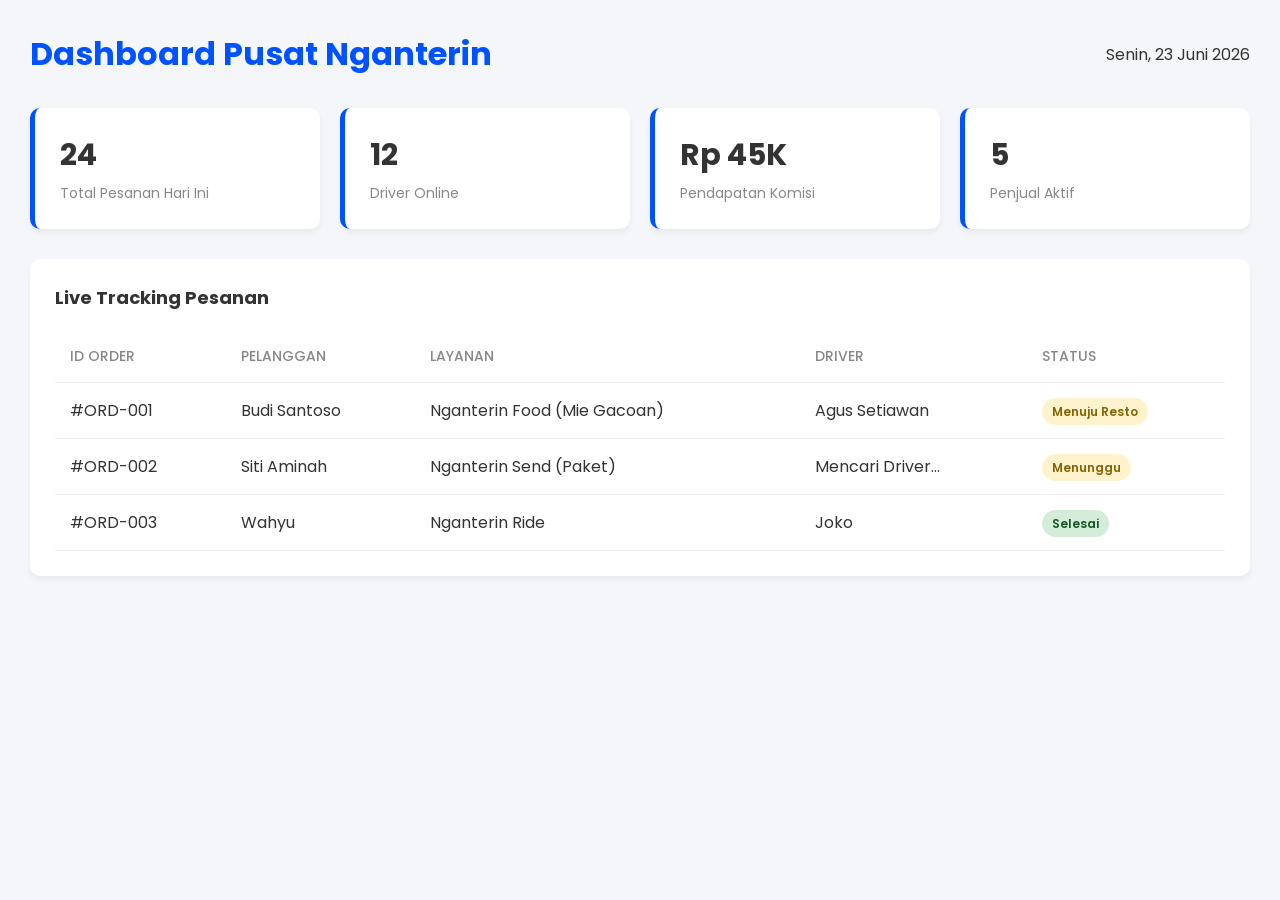
==== admin.html @ 6ab96919 "Update admin.html" ====
<!DOCTYPE html>
<html lang="id">
<head>
    <meta charset="UTF-8">
    <meta name="viewport" content="width=device-width, initial-scale=1.0">
    <title>Admin Dashboard</title>
    <link href="https://fonts.googleapis.com/css2?family=Poppins:wght@400;500;600&display=swap" rel="stylesheet">
    <style>
        * { margin: 0; padding: 0; box-sizing: border-box; font-family: 'Poppins', sans-serif; }
        body { background-color: #F4F6F9; color: #333; padding: 30px; }
        
        .header { display: flex; justify-content: space-between; margin-bottom: 30px; align-items: center; }
        .header h1 { color: #0052FF; }

        .stats-grid { display: grid; grid-template-columns: repeat(4, 1fr); gap: 20px; margin-bottom: 30px; }
        .stat-card { background: white; padding: 25px; border-radius: 10px; box-shadow: 0 4px 6px rgba(0,0,0,0.05); border-left: 5px solid #0052FF; }
        .stat-card h3 { font-size: 30px; margin-bottom: 5px; }
        .stat-card p { color: #888; font-size: 14px; }

        .card { background: white; padding: 25px; border-radius: 10px; box-shadow: 0 4px 6px rgba(0,0,0,0.05); }
        .card h2 { margin-bottom: 20px; font-size: 18px; }

        table { width: 100%; border-collapse: collapse; text-align: left; }
        th, td { padding: 15px; border-bottom: 1px solid #eee; }
        th { color: #888; font-weight: 500; font-size: 14px; }
        .badge { padding: 5px 10px; border-radius: 20px; font-size: 12px; font-weight: 600; }
        .bg-warning { background: #FFF3CD; color: #856404; }
        .bg-success { background: #D4EDDA; color: #155724; }
    </style>
</head>
<body>
    <div class="header">
        <h1>Dashboard Pusat Nganterin</h1>
        <p>Senin, 23 Juni 2026</p>
    </div>

    <div class="stats-grid">
        <div class="stat-card"><h3>24</h3><p>Total Pesanan Hari Ini</p></div>
        <div class="stat-card"><h3>12</h3><p>Driver Online</p></div>
        <div class="stat-card"><h3>Rp 45K</h3><p>Pendapatan Komisi</p></div>
        <div class="stat-card"><h3>5</h3><p>Penjual Aktif</p></div>
    </div>

    <div class="card">
        <h2>Live Tracking Pesanan</h2>
        <table>
            <tr>
                <th>ID ORDER</th>
                <th>PELANGGAN</th>
                <th>LAYANAN</th>
                <th>DRIVER</th>
                <th>STATUS</th>
            </tr>
            <tr>
                <td>#ORD-001</td>
                <td>Budi Santoso</td>
                <td>Nganterin Food (Mie Gacoan)</td>
                <td>Agus Setiawan</td>
                <td><span class="badge bg-warning">Menuju Resto</span></td>
            </tr>
            <tr>
                <td>#ORD-002</td>
                <td>Siti Aminah</td>
                <td>Nganterin Send (Paket)</td>
                <td>Mencari Driver...</td>
                <td><span class="badge bg-warning">Menunggu</span></td>
            </tr>
            <tr>
                <td>#ORD-003</td>
                <td>Wahyu</td>
                <td>Nganterin Ride</td>
                <td>Joko</td>
                <td><span class="badge bg-success">Selesai</span></td>
            </tr>
        </table>
    </div>

    ⁠<script src="app.js"></script>⁠
</body>
</html>
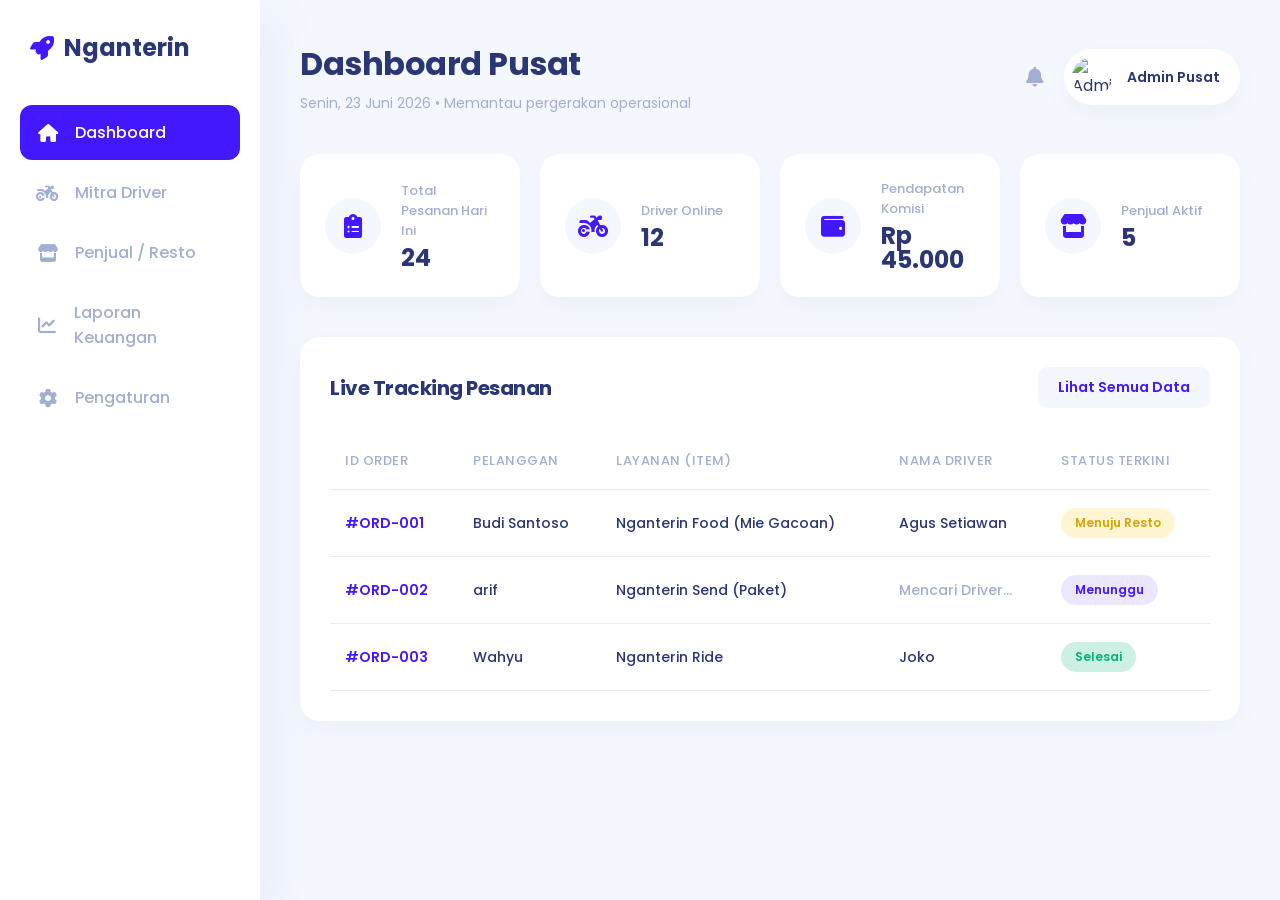
==== commit 94134234: "Update admin.html" ====
--- a/admin.html
+++ b/admin.html
@@ -3,78 +3,226 @@
 <head>
     <meta charset="UTF-8">
     <meta name="viewport" content="width=device-width, initial-scale=1.0">
-    <title>Admin Dashboard</title>
-    <link href="https://fonts.googleapis.com/css2?family=Poppins:wght@400;500;600&display=swap" rel="stylesheet">
+    <title>Nganterin - Admin Dashboard</title>
+    <!-- Font Poppins untuk kesan modern -->
+    <link href="https://fonts.googleapis.com/css2?family=Poppins:wght@300;400;500;600;700&display=swap" rel="stylesheet">
+    <link rel="stylesheet" href="https://cdnjs.cloudflare.com/ajax/libs/font-awesome/6.0.0/css/all.min.css">
     <style>
+        /* Variabel Warna Elegan khas SaaS Modern */
+        :root {
+            --primary: #4318FF; /* Biru Elektrik Premium */
+            --primary-light: #F4F7FE; /* Latar Belakang Lembut */
+            --white: #FFFFFF;
+            --text-dark: #2B3674; /* Teks Heading */
+            --text-gray: #A3AED0; /* Teks Subtitle */
+            --success: #01B574;
+            --warning: #FFCE20;
+        }
+
         * { margin: 0; padding: 0; box-sizing: border-box; font-family: 'Poppins', sans-serif; }
-        body { background-color: #F4F6F9; color: #333; padding: 30px; }
-        
-        .header { display: flex; justify-content: space-between; margin-bottom: 30px; align-items: center; }
-        .header h1 { color: #0052FF; }
-
-        .stats-grid { display: grid; grid-template-columns: repeat(4, 1fr); gap: 20px; margin-bottom: 30px; }
-        .stat-card { background: white; padding: 25px; border-radius: 10px; box-shadow: 0 4px 6px rgba(0,0,0,0.05); border-left: 5px solid #0052FF; }
-        .stat-card h3 { font-size: 30px; margin-bottom: 5px; }
-        .stat-card p { color: #888; font-size: 14px; }
-
-        .card { background: white; padding: 25px; border-radius: 10px; box-shadow: 0 4px 6px rgba(0,0,0,0.05); }
-        .card h2 { margin-bottom: 20px; font-size: 18px; }
-
-        table { width: 100%; border-collapse: collapse; text-align: left; }
-        th, td { padding: 15px; border-bottom: 1px solid #eee; }
-        th { color: #888; font-weight: 500; font-size: 14px; }
-        .badge { padding: 5px 10px; border-radius: 20px; font-size: 12px; font-weight: 600; }
-        .bg-warning { background: #FFF3CD; color: #856404; }
-        .bg-success { background: #D4EDDA; color: #155724; }
+        
+        body { background-color: var(--primary-light); color: var(--text-dark); display: flex; overflow-x: hidden; }
+
+        /* ============================
+           SIDEBAR (MENU KIRI)
+           ============================ */
+        .sidebar {
+            width: 260px; background: var(--white); height: 100vh; position: fixed;
+            padding: 30px 20px; box-shadow: 14px 17px 40px 4px rgba(112, 144, 176, 0.08); z-index: 100;
+        }
+        .sidebar-logo {
+            font-size: 24px; font-weight: 700; color: var(--text-dark);
+            margin-bottom: 40px; display: flex; align-items: center; gap: 10px; padding-left: 10px;
+        }
+        .sidebar-logo i { color: var(--primary); }
+        
+        .nav-link {
+            display: flex; align-items: center; gap: 15px; padding: 15px; color: var(--text-gray);
+            text-decoration: none; font-weight: 500; border-radius: 12px; transition: 0.3s; margin-bottom: 5px;
+        }
+        .nav-link:hover, .nav-link.active { background: var(--primary); color: var(--white); }
+        .nav-link.active i { color: var(--white); }
+        .nav-link i { font-size: 18px; width: 25px; text-align: center; }
+
+        /* ============================
+           KONTEN UTAMA
+           ============================ */
+        .main-content { margin-left: 260px; padding: 40px; width: calc(100% - 260px); }
+
+        /* HEADER */
+        .header { display: flex; justify-content: space-between; align-items: center; margin-bottom: 40px; }
+        .header-left h1 { font-size: 32px; font-weight: 700; letter-spacing: -0.5px; }
+        .header-left p { color: var(--text-gray); font-size: 14px; margin-top: 5px; }
+        
+        .header-right { display: flex; align-items: center; gap: 20px; }
+        .admin-profile {
+            display: flex; align-items: center; gap: 15px; background: var(--white);
+            padding: 8px 20px 8px 8px; border-radius: 30px; box-shadow: 0 10px 20px rgba(112, 144, 176, 0.05);
+        }
+        .admin-profile img { width: 40px; height: 40px; border-radius: 50%; object-fit: cover; }
+        .admin-profile span { font-size: 14px; font-weight: 600; color: var(--text-dark); }
+
+        /* STATISTIK KARTU (STAT CARDS) */
+        .stats-grid { display: grid; grid-template-columns: repeat(4, 1fr); gap: 20px; margin-bottom: 40px; }
+        .stat-card {
+            background: var(--white); padding: 25px; border-radius: 20px;
+            box-shadow: 0 10px 20px rgba(112, 144, 176, 0.05); display: flex; align-items: center; gap: 20px;
+        }
+        .stat-icon {
+            width: 56px; height: 56px; background: var(--primary-light); border-radius: 50%;
+            display: flex; justify-content: center; align-items: center; color: var(--primary); font-size: 24px; flex-shrink: 0;
+        }
+        .stat-info p { color: var(--text-gray); font-size: 13px; font-weight: 500; margin-bottom: 5px; }
+        .stat-info h3 { font-size: 24px; font-weight: 700; color: var(--text-dark); line-height: 1; }
+
+        /* TABEL LIVE TRACKING */
+        .table-card {
+            background: var(--white); padding: 30px; border-radius: 20px;
+            box-shadow: 0 10px 20px rgba(112, 144, 176, 0.05);
+        }
+        .table-header { display: flex; justify-content: space-between; align-items: center; margin-bottom: 25px; }
+        .table-header h2 { font-size: 20px; font-weight: 700; letter-spacing: -0.5px; }
+        .btn-view-all {
+            background: var(--primary-light); color: var(--primary); padding: 10px 20px;
+            border-radius: 10px; text-decoration: none; font-size: 14px; font-weight: 600; transition: 0.3s;
+        }
+        .btn-view-all:hover { background: var(--primary); color: var(--white); }
+
+        table { width: 100%; border-collapse: collapse; }
+        th, td { padding: 18px 15px; text-align: left; border-bottom: 1px solid #E9EDF7; }
+        th { color: var(--text-gray); font-weight: 500; font-size: 13px; text-transform: uppercase; letter-spacing: 0.5px; }
+        td { font-size: 14px; font-weight: 500; color: var(--text-dark); }
+        .order-id { color: var(--primary); font-weight: 600; }
+        
+        /* Badge Status */
+        .badge { padding: 6px 14px; border-radius: 20px; font-size: 12px; font-weight: 600; display: inline-block; }
+        .bg-warning { background: rgba(255, 206, 32, 0.2); color: #D4A700; }
+        .bg-success { background: rgba(1, 181, 116, 0.2); color: var(--success); }
+        .bg-process { background: rgba(67, 24, 255, 0.1); color: var(--primary); }
+
+        /* Agar tetap aman jika dibuka di HP Admin */
+        @media (max-width: 1024px) {
+            .sidebar { display: none; }
+            .main-content { margin-left: 0; width: 100%; padding: 20px; }
+            .stats-grid { grid-template-columns: repeat(2, 1fr); }
+        }
+        @media (max-width: 600px) {
+            .stats-grid { grid-template-columns: 1fr; }
+            .header { flex-direction: column; align-items: flex-start; gap: 15px; }
+        }
     </style>
 </head>
 <body>
-    <div class="header">
-        <h1>Dashboard Pusat Nganterin</h1>
-        <p>Senin, 23 Juni 2026</p>
-    </div>
-
-    <div class="stats-grid">
-        <div class="stat-card"><h3>24</h3><p>Total Pesanan Hari Ini</p></div>
-        <div class="stat-card"><h3>12</h3><p>Driver Online</p></div>
-        <div class="stat-card"><h3>Rp 45K</h3><p>Pendapatan Komisi</p></div>
-        <div class="stat-card"><h3>5</h3><p>Penjual Aktif</p></div>
-    </div>
-
-    <div class="card">
-        <h2>Live Tracking Pesanan</h2>
-        <table>
-            <tr>
-                <th>ID ORDER</th>
-                <th>PELANGGAN</th>
-                <th>LAYANAN</th>
-                <th>DRIVER</th>
-                <th>STATUS</th>
-            </tr>
-            <tr>
-                <td>#ORD-001</td>
-                <td>Budi Santoso</td>
-                <td>Nganterin Food (Mie Gacoan)</td>
-                <td>Agus Setiawan</td>
-                <td><span class="badge bg-warning">Menuju Resto</span></td>
-            </tr>
-            <tr>
-                <td>#ORD-002</td>
-                <td>Siti Aminah</td>
-                <td>Nganterin Send (Paket)</td>
-                <td>Mencari Driver...</td>
-                <td><span class="badge bg-warning">Menunggu</span></td>
-            </tr>
-            <tr>
-                <td>#ORD-003</td>
-                <td>Wahyu</td>
-                <td>Nganterin Ride</td>
-                <td>Joko</td>
-                <td><span class="badge bg-success">Selesai</span></td>
-            </tr>
-        </table>
-    </div>
-
-    ⁠<script src="app.js"></script>⁠
+
+    <!-- SIDEBAR KIRI -->
+    <aside class="sidebar">
+        <div class="sidebar-logo">
+            <i class="fas fa-rocket"></i> Nganterin
+        </div>
+        <nav>
+            <a href="#" class="nav-link active"><i class="fas fa-home"></i> Dashboard</a>
+            <a href="#" class="nav-link"><i class="fas fa-motorcycle"></i> Mitra Driver</a>
+            <a href="#" class="nav-link"><i class="fas fa-store"></i> Penjual / Resto</a>
+            <a href="#" class="nav-link"><i class="fas fa-chart-line"></i> Laporan Keuangan</a>
+            <a href="#" class="nav-link"><i class="fas fa-cog"></i> Pengaturan</a>
+        </nav>
+    </aside>
+
+    <!-- KONTEN UTAMA KANAN -->
+    <main class="main-content">
+        
+        <!-- Header -->
+        <div class="header">
+            <div class="header-left">
+                <h1>Dashboard Pusat</h1>
+                <p>Senin, 23 Juni 2026 • Memantau pergerakan operasional</p>
+            </div>
+            <div class="header-right">
+                <i class="fas fa-bell" style="font-size: 20px; color: var(--text-gray); cursor: pointer;"></i>
+                <div class="admin-profile">
+                    <img src="https://ui-avatars.com/api/?name=Admin+Pusat&background=4318FF&color=fff" alt="Admin">
+                    <span>Admin Pusat</span>
+                </div>
+            </div>
+        </div>
+
+        <!-- 4 Kartu Statistik -->
+        <div class="stats-grid">
+            <div class="stat-card">
+                <div class="stat-icon"><i class="fas fa-clipboard-list"></i></div>
+                <div class="stat-info">
+                    <p>Total Pesanan Hari Ini</p>
+                    <h3>24</h3>
+                </div>
+            </div>
+            <div class="stat-card">
+                <div class="stat-icon"><i class="fas fa-motorcycle"></i></div>
+                <div class="stat-info">
+                    <p>Driver Online</p>
+                    <h3>12</h3>
+                </div>
+            </div>
+            <div class="stat-card">
+                <div class="stat-icon"><i class="fas fa-wallet"></i></div>
+                <div class="stat-info">
+                    <p>Pendapatan Komisi</p>
+                    <h3>Rp 45.000</h3>
+                </div>
+            </div>
+            <div class="stat-card">
+                <div class="stat-icon"><i class="fas fa-store"></i></div>
+                <div class="stat-info">
+                    <p>Penjual Aktif</p>
+                    <h3>5</h3>
+                </div>
+            </div>
+        </div>
+
+        <!-- Tabel Elegan -->
+        <div class="table-card">
+            <div class="table-header">
+                <h2>Live Tracking Pesanan</h2>
+                <a href="#" class="btn-view-all">Lihat Semua Data</a>
+            </div>
+            <div style="overflow-x: auto;">
+                <table>
+                    <thead>
+                        <tr>
+                            <th>ID Order</th>
+                            <th>Pelanggan</th>
+                            <th>Layanan (Item)</th>
+                            <th>Nama Driver</th>
+                            <th>Status Terkini</th>
+                        </tr>
+                    </thead>
+                    <tbody>
+                        <tr>
+                            <td class="order-id">#ORD-001</td>
+                            <td>Budi Santoso</td>
+                            <td>Nganterin Food (Mie Gacoan)</td>
+                            <td>Agus Setiawan</td>
+                            <td><span class="badge bg-warning">Menuju Resto</span></td>
+                        </tr>
+                        <tr>
+                            <td class="order-id">#ORD-002</td>
+                            <td>arif</td>
+                            <td>Nganterin Send (Paket)</td>
+                            <td style="color: #A3AED0;">Mencari Driver...</td>
+                            <td><span class="badge bg-process">Menunggu</span></td>
+                        </tr>
+                        <tr>
+                            <td class="order-id">#ORD-003</td>
+                            <td>Wahyu</td>
+                            <td>Nganterin Ride</td>
+                            <td>Joko</td>
+                            <td><span class="badge bg-success">Selesai</span></td>
+                        </tr>
+                    </tbody>
+                </table>
+            </div>
+        </div>
+
+    </main>
+
 </body>
 </html>
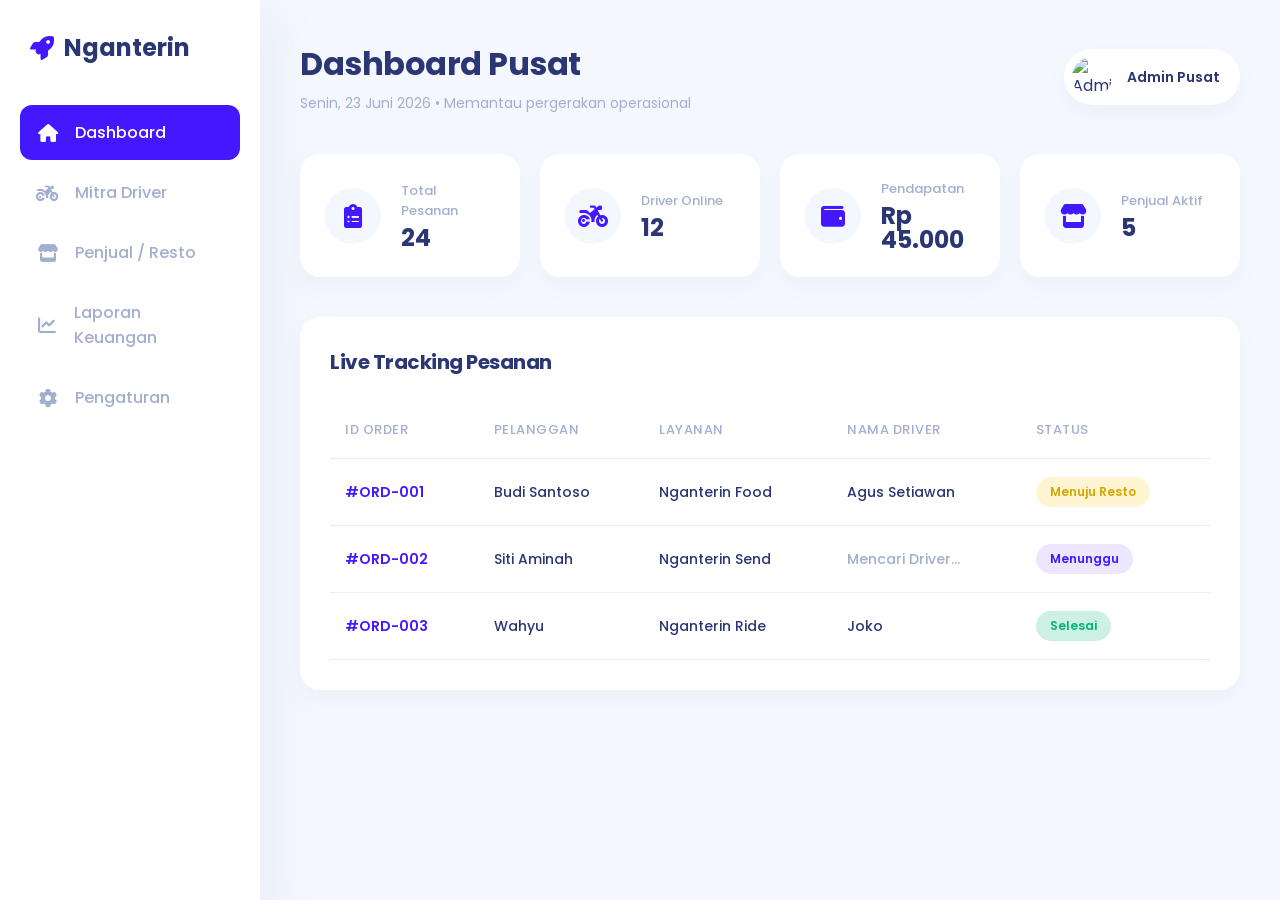
==== commit bf5538f3: "Update admin.html" ====
--- a/admin.html
+++ b/admin.html
@@ -4,28 +4,24 @@
     <meta charset="UTF-8">
     <meta name="viewport" content="width=device-width, initial-scale=1.0">
     <title>Nganterin - Admin Dashboard</title>
-    <!-- Font Poppins untuk kesan modern -->
     <link href="https://fonts.googleapis.com/css2?family=Poppins:wght@300;400;500;600;700&display=swap" rel="stylesheet">
     <link rel="stylesheet" href="https://cdnjs.cloudflare.com/ajax/libs/font-awesome/6.0.0/css/all.min.css">
     <style>
         /* Variabel Warna Elegan khas SaaS Modern */
         :root {
-            --primary: #4318FF; /* Biru Elektrik Premium */
-            --primary-light: #F4F7FE; /* Latar Belakang Lembut */
+            --primary: #4318FF;
+            --primary-light: #F4F7FE;
             --white: #FFFFFF;
-            --text-dark: #2B3674; /* Teks Heading */
-            --text-gray: #A3AED0; /* Teks Subtitle */
+            --text-dark: #2B3674;
+            --text-gray: #A3AED0;
             --success: #01B574;
             --warning: #FFCE20;
         }
 
         * { margin: 0; padding: 0; box-sizing: border-box; font-family: 'Poppins', sans-serif; }
-        
         body { background-color: var(--primary-light); color: var(--text-dark); display: flex; overflow-x: hidden; }
 
-        /* ============================
-           SIDEBAR (MENU KIRI)
-           ============================ */
+        /* SIDEBAR (MENU KIRI) */
         .sidebar {
             width: 260px; background: var(--white); height: 100vh; position: fixed;
             padding: 30px 20px; box-shadow: 14px 17px 40px 4px rgba(112, 144, 176, 0.08); z-index: 100;
@@ -38,15 +34,13 @@
         
         .nav-link {
             display: flex; align-items: center; gap: 15px; padding: 15px; color: var(--text-gray);
-            text-decoration: none; font-weight: 500; border-radius: 12px; transition: 0.3s; margin-bottom: 5px;
+            text-decoration: none; font-weight: 500; border-radius: 12px; transition: 0.3s; margin-bottom: 5px; cursor: pointer;
         }
         .nav-link:hover, .nav-link.active { background: var(--primary); color: var(--white); }
         .nav-link.active i { color: var(--white); }
         .nav-link i { font-size: 18px; width: 25px; text-align: center; }
 
-        /* ============================
-           KONTEN UTAMA
-           ============================ */
+        /* KONTEN UTAMA */
         .main-content { margin-left: 260px; padding: 40px; width: calc(100% - 260px); }
 
         /* HEADER */
@@ -62,7 +56,7 @@
         .admin-profile img { width: 40px; height: 40px; border-radius: 50%; object-fit: cover; }
         .admin-profile span { font-size: 14px; font-weight: 600; color: var(--text-dark); }
 
-        /* STATISTIK KARTU (STAT CARDS) */
+        /* STATISTIK KARTU */
         .stats-grid { display: grid; grid-template-columns: repeat(4, 1fr); gap: 20px; margin-bottom: 40px; }
         .stat-card {
             background: var(--white); padding: 25px; border-radius: 20px;
@@ -75,19 +69,14 @@
         .stat-info p { color: var(--text-gray); font-size: 13px; font-weight: 500; margin-bottom: 5px; }
         .stat-info h3 { font-size: 24px; font-weight: 700; color: var(--text-dark); line-height: 1; }
 
-        /* TABEL LIVE TRACKING */
-        .table-card {
+        /* TABEL & KARTU KONTEN UMUM */
+        .content-card {
             background: var(--white); padding: 30px; border-radius: 20px;
             box-shadow: 0 10px 20px rgba(112, 144, 176, 0.05);
         }
         .table-header { display: flex; justify-content: space-between; align-items: center; margin-bottom: 25px; }
         .table-header h2 { font-size: 20px; font-weight: 700; letter-spacing: -0.5px; }
-        .btn-view-all {
-            background: var(--primary-light); color: var(--primary); padding: 10px 20px;
-            border-radius: 10px; text-decoration: none; font-size: 14px; font-weight: 600; transition: 0.3s;
-        }
-        .btn-view-all:hover { background: var(--primary); color: var(--white); }
-
+        
         table { width: 100%; border-collapse: collapse; }
         th, td { padding: 18px 15px; text-align: left; border-bottom: 1px solid #E9EDF7; }
         th { color: var(--text-gray); font-weight: 500; font-size: 13px; text-transform: uppercase; letter-spacing: 0.5px; }
@@ -100,7 +89,22 @@
         .bg-success { background: rgba(1, 181, 116, 0.2); color: var(--success); }
         .bg-process { background: rgba(67, 24, 255, 0.1); color: var(--primary); }
 
-        /* Agar tetap aman jika dibuka di HP Admin */
+        /* ============================
+           SISTEM TAB (PENTING!)
+           ============================ */
+        .tab-konten { 
+            display: none; 
+            animation: fadeIn 0.4s ease-in-out; 
+        }
+        .tab-konten.active { 
+            display: block; 
+        }
+        @keyframes fadeIn { 
+            from { opacity: 0; transform: translateY(10px); } 
+            to { opacity: 1; transform: translateY(0); } 
+        }
+
+        /* Responsif */
         @media (max-width: 1024px) {
             .sidebar { display: none; }
             .main-content { margin-left: 0; width: 100%; padding: 20px; }
@@ -114,31 +118,30 @@
 </head>
 <body>
 
-    <!-- SIDEBAR KIRI -->
+    <!-- SIDEBAR KIRI (DENGAN FUNGSI KLIK) -->
     <aside class="sidebar">
         <div class="sidebar-logo">
             <i class="fas fa-rocket"></i> Nganterin
         </div>
-        <nav>
-            <a href="#" class="nav-link active"><i class="fas fa-home"></i> Dashboard</a>
-            <a href="#" class="nav-link"><i class="fas fa-motorcycle"></i> Mitra Driver</a>
-            <a href="#" class="nav-link"><i class="fas fa-store"></i> Penjual / Resto</a>
-            <a href="#" class="nav-link"><i class="fas fa-chart-line"></i> Laporan Keuangan</a>
-            <a href="#" class="nav-link"><i class="fas fa-cog"></i> Pengaturan</a>
+        <nav id="sidebar-menu">
+            <a onclick="bukaMenu('menu-dashboard', this)" class="nav-link active"><i class="fas fa-home"></i> Dashboard</a>
+            <a onclick="bukaMenu('menu-driver', this)" class="nav-link"><i class="fas fa-motorcycle"></i> Mitra Driver</a>
+            <a onclick="bukaMenu('menu-resto', this)" class="nav-link"><i class="fas fa-store"></i> Penjual / Resto</a>
+            <a onclick="bukaMenu('menu-keuangan', this)" class="nav-link"><i class="fas fa-chart-line"></i> Laporan Keuangan</a>
+            <a onclick="bukaMenu('menu-pengaturan', this)" class="nav-link"><i class="fas fa-cog"></i> Pengaturan</a>
         </nav>
     </aside>
 
     <!-- KONTEN UTAMA KANAN -->
     <main class="main-content">
         
-        <!-- Header -->
+        <!-- Header (Selalu Tampil) -->
         <div class="header">
             <div class="header-left">
-                <h1>Dashboard Pusat</h1>
+                <h1 id="halaman-judul">Dashboard Pusat</h1>
                 <p>Senin, 23 Juni 2026 • Memantau pergerakan operasional</p>
             </div>
             <div class="header-right">
-                <i class="fas fa-bell" style="font-size: 20px; color: var(--text-gray); cursor: pointer;"></i>
                 <div class="admin-profile">
                     <img src="https://ui-avatars.com/api/?name=Admin+Pusat&background=4318FF&color=fff" alt="Admin">
                     <span>Admin Pusat</span>
@@ -146,83 +149,122 @@
             </div>
         </div>
 
-        <!-- 4 Kartu Statistik -->
-        <div class="stats-grid">
-            <div class="stat-card">
-                <div class="stat-icon"><i class="fas fa-clipboard-list"></i></div>
-                <div class="stat-info">
-                    <p>Total Pesanan Hari Ini</p>
-                    <h3>24</h3>
-                </div>
-            </div>
-            <div class="stat-card">
-                <div class="stat-icon"><i class="fas fa-motorcycle"></i></div>
-                <div class="stat-info">
-                    <p>Driver Online</p>
-                    <h3>12</h3>
-                </div>
-            </div>
-            <div class="stat-card">
-                <div class="stat-icon"><i class="fas fa-wallet"></i></div>
-                <div class="stat-info">
-                    <p>Pendapatan Komisi</p>
-                    <h3>Rp 45.000</h3>
-                </div>
-            </div>
-            <div class="stat-card">
-                <div class="stat-icon"><i class="fas fa-store"></i></div>
-                <div class="stat-info">
-                    <p>Penjual Aktif</p>
-                    <h3>5</h3>
-                </div>
-            </div>
-        </div>
-
-        <!-- Tabel Elegan -->
-        <div class="table-card">
-            <div class="table-header">
-                <h2>Live Tracking Pesanan</h2>
-                <a href="#" class="btn-view-all">Lihat Semua Data</a>
-            </div>
-            <div style="overflow-x: auto;">
-                <table>
-                    <thead>
-                        <tr>
-                            <th>ID Order</th>
-                            <th>Pelanggan</th>
-                            <th>Layanan (Item)</th>
-                            <th>Nama Driver</th>
-                            <th>Status Terkini</th>
-                        </tr>
-                    </thead>
-                    <tbody>
-                        <tr>
-                            <td class="order-id">#ORD-001</td>
-                            <td>Budi Santoso</td>
-                            <td>Nganterin Food (Mie Gacoan)</td>
-                            <td>Agus Setiawan</td>
-                            <td><span class="badge bg-warning">Menuju Resto</span></td>
-                        </tr>
-                        <tr>
-                            <td class="order-id">#ORD-002</td>
-                            <td>arif</td>
-                            <td>Nganterin Send (Paket)</td>
-                            <td style="color: #A3AED0;">Mencari Driver...</td>
-                            <td><span class="badge bg-process">Menunggu</span></td>
-                        </tr>
-                        <tr>
-                            <td class="order-id">#ORD-003</td>
-                            <td>Wahyu</td>
-                            <td>Nganterin Ride</td>
-                            <td>Joko</td>
-                            <td><span class="badge bg-success">Selesai</span></td>
-                        </tr>
-                    </tbody>
-                </table>
+        <!-- ============================================== -->
+        <!-- 1. TAB DASHBOARD (TAMPIL AWAL) -->
+        <!-- ============================================== -->
+        <div id="menu-dashboard" class="tab-konten active">
+            <div class="stats-grid">
+                <div class="stat-card"><div class="stat-icon"><i class="fas fa-clipboard-list"></i></div><div class="stat-info"><p>Total Pesanan</p><h3>24</h3></div></div>
+                <div class="stat-card"><div class="stat-icon"><i class="fas fa-motorcycle"></i></div><div class="stat-info"><p>Driver Online</p><h3>12</h3></div></div>
+                <div class="stat-card"><div class="stat-icon"><i class="fas fa-wallet"></i></div><div class="stat-info"><p>Pendapatan</p><h3>Rp 45.000</h3></div></div>
+                <div class="stat-card"><div class="stat-icon"><i class="fas fa-store"></i></div><div class="stat-info"><p>Penjual Aktif</p><h3>5</h3></div></div>
+            </div>
+
+            <div class="content-card">
+                <div class="table-header">
+                    <h2>Live Tracking Pesanan</h2>
+                </div>
+                <div style="overflow-x: auto;">
+                    <table>
+                        <thead>
+                            <tr><th>ID Order</th><th>Pelanggan</th><th>Layanan</th><th>Nama Driver</th><th>Status</th></tr>
+                        </thead>
+                        <tbody>
+                            <tr><td class="order-id">#ORD-001</td><td>Budi Santoso</td><td>Nganterin Food</td><td>Agus Setiawan</td><td><span class="badge bg-warning">Menuju Resto</span></td></tr>
+                            <tr><td class="order-id">#ORD-002</td><td>Siti Aminah</td><td>Nganterin Send</td><td style="color: #A3AED0;">Mencari Driver...</td><td><span class="badge bg-process">Menunggu</span></td></tr>
+                            <tr><td class="order-id">#ORD-003</td><td>Wahyu</td><td>Nganterin Ride</td><td>Joko</td><td><span class="badge bg-success">Selesai</span></td></tr>
+                        </tbody>
+                    </table>
+                </div>
+            </div>
+        </div>
+
+        <!-- ============================================== -->
+        <!-- 2. TAB MITRA DRIVER -->
+        <!-- ============================================== -->
+        <div id="menu-driver" class="tab-konten">
+            <div class="content-card">
+                <div class="table-header">
+                    <h2>Daftar Mitra Driver Aktif</h2>
+                </div>
+                <p style="color: var(--text-gray); font-size: 14px; margin-bottom: 20px;">Ini adalah simulasi data driver yang telah mendaftar melalui aplikasi.</p>
+                <div style="overflow-x: auto;">
+                    <table>
+                        <thead>
+                            <tr><th>Nama Driver</th><th>No. WhatsApp</th><th>Kendaraan</th><th>Plat Nomor</th><th>Status</th></tr>
+                        </thead>
+                        <tbody>
+                            <tr><td>Agus Setiawan</td><td>08123456789</td><td>Motor (Honda Beat)</td><td>AD 1234 XX</td><td><span class="badge bg-success">Aktif</span></td></tr>
+                            <tr><td>Joko Susanto</td><td>08987654321</td><td>Motor (Yamaha NMAX)</td><td>AD 9876 YY</td><td><span class="badge bg-warning">Offline</span></td></tr>
+                        </tbody>
+                    </table>
+                </div>
+            </div>
+        </div>
+
+        <!-- ============================================== -->
+        <!-- 3. TAB PENJUAL / RESTO -->
+        <!-- ============================================== -->
+        <div id="menu-resto" class="tab-konten">
+            <div class="content-card">
+                <div class="table-header">
+                    <h2>Manajemen Penjual (Merchant)</h2>
+                </div>
+                <p style="color: var(--text-gray); font-size: 14px;">Data penjual lokal Boyolali akan ditampilkan di sini setelah database terhubung.</p>
+            </div>
+        </div>
+
+        <!-- ============================================== -->
+        <!-- 4. TAB LAPORAN KEUANGAN -->
+        <!-- ============================================== -->
+        <div id="menu-keuangan" class="tab-konten">
+            <div class="content-card">
+                <div class="table-header">
+                    <h2>Rekapitulasi Keuangan</h2>
+                </div>
+                <p style="color: var(--text-gray); font-size: 14px;">Grafik pendapatan dan potongan komisi platform akan direkap secara otomatis di sini.</p>
+            </div>
+        </div>
+
+        <!-- ============================================== -->
+        <!-- 5. TAB PENGATURAN -->
+        <!-- ============================================== -->
+        <div id="menu-pengaturan" class="tab-konten">
+            <div class="content-card">
+                <div class="table-header">
+                    <h2>Pengaturan Aplikasi</h2>
+                </div>
+                <p style="color: var(--text-gray); font-size: 14px;">Atur persentase komisi, tarif dasar per kilometer, dan area layanan di sini.</p>
             </div>
         </div>
 
     </main>
 
+    <!-- SCRIPT LOGIKA PINDAH MENU -->
+    <script>
+        function bukaMenu(idTab, elemenDiklik) {
+            // 1. Sembunyikan semua tab konten
+            let semuaTab = document.querySelectorAll('.tab-konten');
+            semuaTab.forEach(tab => {
+                tab.classList.remove('active');
+            });
+
+            // 2. Tampilkan tab yang sesuai dengan menu yang diklik
+            document.getElementById(idTab).classList.add('active');
+
+            // 3. Hapus warna biru (active) dari semua tombol menu di sidebar
+            let semuaMenu = document.querySelectorAll('.nav-link');
+            semuaMenu.forEach(menu => {
+                menu.classList.remove('active');
+            });
+
+            // 4. Beri warna biru (active) pada tombol menu yang baru saja diklik
+            elemenDiklik.classList.add('active');
+
+            // 5. Ubah Judul Header sesuai dengan menu yang diklik
+            let judulBaru = elemenDiklik.innerText;
+            document.getElementById('halaman-judul').innerText = judulBaru;
+        }
+    </script>
 </body>
 </html>
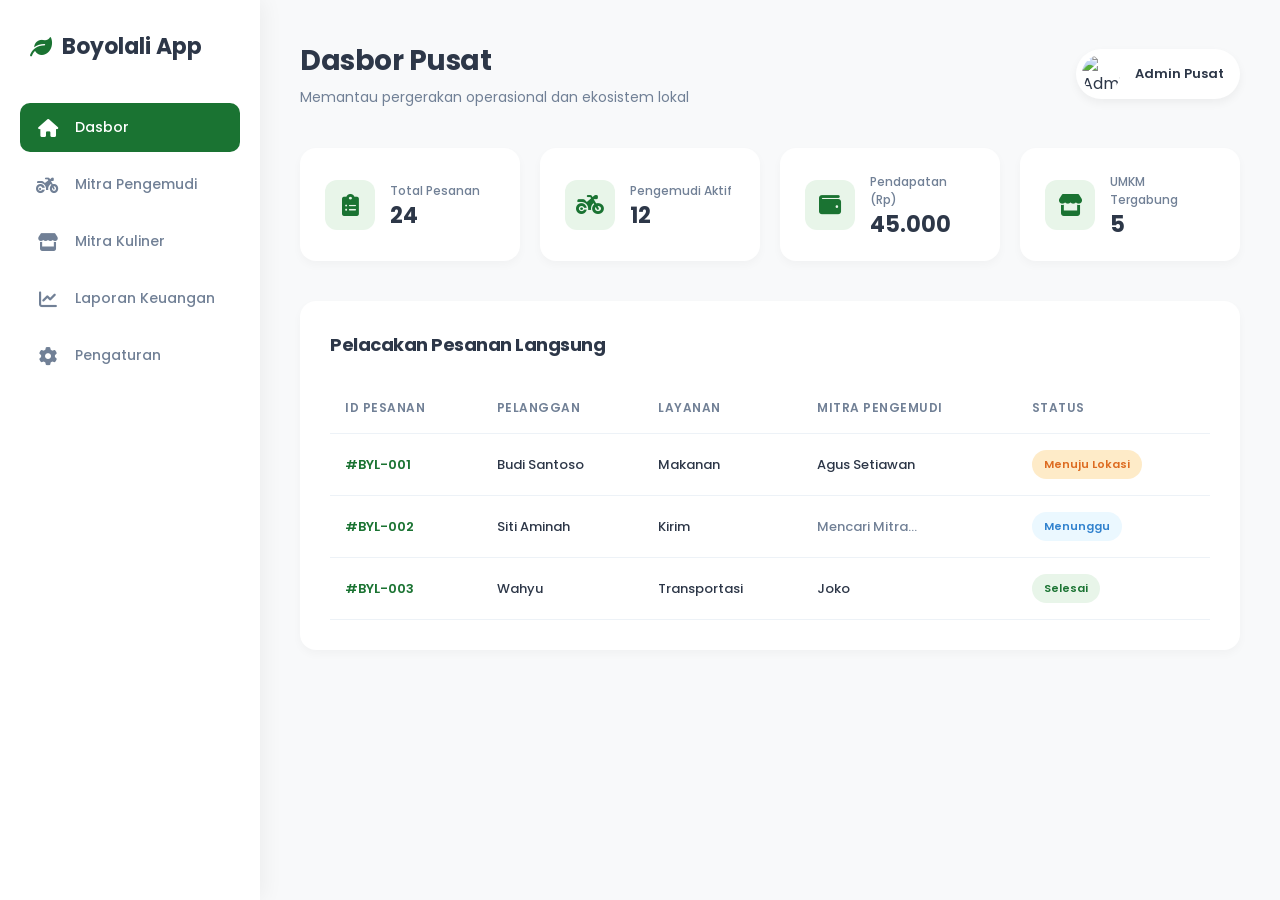
==== commit 76358dc0: "Update admin.html" ====
--- a/admin.html
+++ b/admin.html
@@ -3,38 +3,39 @@
 <head>
     <meta charset="UTF-8">
     <meta name="viewport" content="width=device-width, initial-scale=1.0">
-    <title>Nganterin - Admin Dashboard</title>
+    <title>Boyolali - Dasbor Admin</title>
     <link href="https://fonts.googleapis.com/css2?family=Poppins:wght@300;400;500;600;700&display=swap" rel="stylesheet">
     <link rel="stylesheet" href="https://cdnjs.cloudflare.com/ajax/libs/font-awesome/6.0.0/css/all.min.css">
     <style>
-        /* Variabel Warna Elegan khas SaaS Modern */
+        /* Variabel Warna Elegan Tema Alam */
         :root {
-            --primary: #4318FF;
-            --primary-light: #F4F7FE;
+            --primary: #1A7332;
+            --primary-light: #E8F5E9;
             --white: #FFFFFF;
-            --text-dark: #2B3674;
-            --text-gray: #A3AED0;
-            --success: #01B574;
-            --warning: #FFCE20;
+            --text-dark: #2D3748;
+            --text-gray: #718096;
+            --success: #1A7332;
+            --warning: #DD6B20;
+            --process: #3182CE;
         }
 
         * { margin: 0; padding: 0; box-sizing: border-box; font-family: 'Poppins', sans-serif; }
-        body { background-color: var(--primary-light); color: var(--text-dark); display: flex; overflow-x: hidden; }
-
-        /* SIDEBAR (MENU KIRI) */
+        body { background-color: #F8F9FA; color: var(--text-dark); display: flex; overflow-x: hidden; }
+
+        /* MENU SAMPING (SIDEBAR) */
         .sidebar {
             width: 260px; background: var(--white); height: 100vh; position: fixed;
-            padding: 30px 20px; box-shadow: 14px 17px 40px 4px rgba(112, 144, 176, 0.08); z-index: 100;
+            padding: 30px 20px; box-shadow: 4px 0 20px rgba(0, 0, 0, 0.05); z-index: 100;
         }
         .sidebar-logo {
-            font-size: 24px; font-weight: 700; color: var(--text-dark);
+            font-size: 22px; font-weight: 700; color: var(--text-dark);
             margin-bottom: 40px; display: flex; align-items: center; gap: 10px; padding-left: 10px;
         }
         .sidebar-logo i { color: var(--primary); }
         
         .nav-link {
-            display: flex; align-items: center; gap: 15px; padding: 15px; color: var(--text-gray);
-            text-decoration: none; font-weight: 500; border-radius: 12px; transition: 0.3s; margin-bottom: 5px; cursor: pointer;
+            display: flex; align-items: center; gap: 15px; padding: 14px 15px; color: var(--text-gray);
+            text-decoration: none; font-weight: 500; font-size: 14px; border-radius: 10px; transition: 0.3s; margin-bottom: 8px; cursor: pointer;
         }
         .nav-link:hover, .nav-link.active { background: var(--primary); color: var(--white); }
         .nav-link.active i { color: var(--white); }
@@ -43,66 +44,56 @@
         /* KONTEN UTAMA */
         .main-content { margin-left: 260px; padding: 40px; width: calc(100% - 260px); }
 
-        /* HEADER */
+        /* BAGIAN ATAS (HEADER) */
         .header { display: flex; justify-content: space-between; align-items: center; margin-bottom: 40px; }
-        .header-left h1 { font-size: 32px; font-weight: 700; letter-spacing: -0.5px; }
+        .header-left h1 { font-size: 28px; font-weight: 700; letter-spacing: -0.5px; }
         .header-left p { color: var(--text-gray); font-size: 14px; margin-top: 5px; }
         
         .header-right { display: flex; align-items: center; gap: 20px; }
         .admin-profile {
             display: flex; align-items: center; gap: 15px; background: var(--white);
-            padding: 8px 20px 8px 8px; border-radius: 30px; box-shadow: 0 10px 20px rgba(112, 144, 176, 0.05);
-        }
-        .admin-profile img { width: 40px; height: 40px; border-radius: 50%; object-fit: cover; }
-        .admin-profile span { font-size: 14px; font-weight: 600; color: var(--text-dark); }
-
-        /* STATISTIK KARTU */
+            padding: 6px 16px 6px 6px; border-radius: 30px; box-shadow: 0 4px 10px rgba(0, 0, 0, 0.05);
+        }
+        .admin-profile img { width: 38px; height: 38px; border-radius: 50%; object-fit: cover; }
+        .admin-profile span { font-size: 13px; font-weight: 600; color: var(--text-dark); }
+
+        /* KARTU STATISTIK */
         .stats-grid { display: grid; grid-template-columns: repeat(4, 1fr); gap: 20px; margin-bottom: 40px; }
         .stat-card {
-            background: var(--white); padding: 25px; border-radius: 20px;
-            box-shadow: 0 10px 20px rgba(112, 144, 176, 0.05); display: flex; align-items: center; gap: 20px;
+            background: var(--white); padding: 25px; border-radius: 16px;
+            box-shadow: 0 4px 10px rgba(0, 0, 0, 0.03); display: flex; align-items: center; gap: 15px;
         }
         .stat-icon {
-            width: 56px; height: 56px; background: var(--primary-light); border-radius: 50%;
-            display: flex; justify-content: center; align-items: center; color: var(--primary); font-size: 24px; flex-shrink: 0;
-        }
-        .stat-info p { color: var(--text-gray); font-size: 13px; font-weight: 500; margin-bottom: 5px; }
-        .stat-info h3 { font-size: 24px; font-weight: 700; color: var(--text-dark); line-height: 1; }
-
-        /* TABEL & KARTU KONTEN UMUM */
+            width: 50px; height: 50px; background: var(--primary-light); border-radius: 12px;
+            display: flex; justify-content: center; align-items: center; color: var(--primary); font-size: 22px; flex-shrink: 0;
+        }
+        .stat-info p { color: var(--text-gray); font-size: 12px; font-weight: 500; margin-bottom: 5px; }
+        .stat-info h3 { font-size: 22px; font-weight: 700; color: var(--text-dark); line-height: 1; }
+
+        /* TABEL & KONTEN UMUM */
         .content-card {
-            background: var(--white); padding: 30px; border-radius: 20px;
-            box-shadow: 0 10px 20px rgba(112, 144, 176, 0.05);
+            background: var(--white); padding: 30px; border-radius: 16px;
+            box-shadow: 0 4px 10px rgba(0, 0, 0, 0.03);
         }
         .table-header { display: flex; justify-content: space-between; align-items: center; margin-bottom: 25px; }
-        .table-header h2 { font-size: 20px; font-weight: 700; letter-spacing: -0.5px; }
+        .table-header h2 { font-size: 18px; font-weight: 700; letter-spacing: -0.5px; }
         
         table { width: 100%; border-collapse: collapse; }
-        th, td { padding: 18px 15px; text-align: left; border-bottom: 1px solid #E9EDF7; }
-        th { color: var(--text-gray); font-weight: 500; font-size: 13px; text-transform: uppercase; letter-spacing: 0.5px; }
-        td { font-size: 14px; font-weight: 500; color: var(--text-dark); }
+        th, td { padding: 16px 15px; text-align: left; border-bottom: 1px solid #EDF2F7; }
+        th { color: var(--text-gray); font-weight: 600; font-size: 12px; text-transform: uppercase; letter-spacing: 0.5px; }
+        td { font-size: 13px; font-weight: 500; color: var(--text-dark); }
         .order-id { color: var(--primary); font-weight: 600; }
         
-        /* Badge Status */
-        .badge { padding: 6px 14px; border-radius: 20px; font-size: 12px; font-weight: 600; display: inline-block; }
-        .bg-warning { background: rgba(255, 206, 32, 0.2); color: #D4A700; }
-        .bg-success { background: rgba(1, 181, 116, 0.2); color: var(--success); }
-        .bg-process { background: rgba(67, 24, 255, 0.1); color: var(--primary); }
-
-        /* ============================
-           SISTEM TAB (PENTING!)
-           ============================ */
-        .tab-konten { 
-            display: none; 
-            animation: fadeIn 0.4s ease-in-out; 
-        }
-        .tab-konten.active { 
-            display: block; 
-        }
-        @keyframes fadeIn { 
-            from { opacity: 0; transform: translateY(10px); } 
-            to { opacity: 1; transform: translateY(0); } 
-        }
+        /* Label Status */
+        .badge { padding: 6px 12px; border-radius: 20px; font-size: 11px; font-weight: 600; display: inline-block; }
+        .bg-warning { background: #FEEBC8; color: var(--warning); }
+        .bg-success { background: var(--primary-light); color: var(--success); }
+        .bg-process { background: #EBF8FF; color: var(--process); }
+
+        /* SISTEM TAB */
+        .tab-konten { display: none; animation: fadeIn 0.4s ease-in-out; }
+        .tab-konten.active { display: block; }
+        @keyframes fadeIn { from { opacity: 0; transform: translateY(10px); } to { opacity: 1; transform: translateY(0); } }
 
         /* Responsif */
         @media (max-width: 1024px) {
@@ -118,152 +109,124 @@
 </head>
 <body>
 
-    <!-- SIDEBAR KIRI (DENGAN FUNGSI KLIK) -->
     <aside class="sidebar">
         <div class="sidebar-logo">
-            <i class="fas fa-rocket"></i> Nganterin
+            <i class="fas fa-leaf"></i> Boyolali App
         </div>
         <nav id="sidebar-menu">
-            <a onclick="bukaMenu('menu-dashboard', this)" class="nav-link active"><i class="fas fa-home"></i> Dashboard</a>
-            <a onclick="bukaMenu('menu-driver', this)" class="nav-link"><i class="fas fa-motorcycle"></i> Mitra Driver</a>
-            <a onclick="bukaMenu('menu-resto', this)" class="nav-link"><i class="fas fa-store"></i> Penjual / Resto</a>
+            <a onclick="bukaMenu('menu-dashboard', this)" class="nav-link active"><i class="fas fa-home"></i> Dasbor</a>
+            <a onclick="bukaMenu('menu-driver', this)" class="nav-link"><i class="fas fa-motorcycle"></i> Mitra Pengemudi</a>
+            <a onclick="bukaMenu('menu-resto', this)" class="nav-link"><i class="fas fa-store"></i> Mitra Kuliner</a>
             <a onclick="bukaMenu('menu-keuangan', this)" class="nav-link"><i class="fas fa-chart-line"></i> Laporan Keuangan</a>
             <a onclick="bukaMenu('menu-pengaturan', this)" class="nav-link"><i class="fas fa-cog"></i> Pengaturan</a>
         </nav>
     </aside>
 
-    <!-- KONTEN UTAMA KANAN -->
     <main class="main-content">
-        
-        <!-- Header (Selalu Tampil) -->
         <div class="header">
             <div class="header-left">
-                <h1 id="halaman-judul">Dashboard Pusat</h1>
-                <p>Senin, 23 Juni 2026 • Memantau pergerakan operasional</p>
+                <h1 id="halaman-judul">Dasbor Pusat</h1>
+                <p>Memantau pergerakan operasional dan ekosistem lokal</p>
             </div>
             <div class="header-right">
                 <div class="admin-profile">
-                    <img src="https://ui-avatars.com/api/?name=Admin+Pusat&background=4318FF&color=fff" alt="Admin">
+                    <img src="https://ui-avatars.com/api/?name=Admin+Pusat&background=1A7332&color=fff" alt="Admin">
                     <span>Admin Pusat</span>
                 </div>
             </div>
         </div>
 
-        <!-- ============================================== -->
-        <!-- 1. TAB DASHBOARD (TAMPIL AWAL) -->
-        <!-- ============================================== -->
+        <!-- 1. TAB DASBOR -->
         <div id="menu-dashboard" class="tab-konten active">
             <div class="stats-grid">
                 <div class="stat-card"><div class="stat-icon"><i class="fas fa-clipboard-list"></i></div><div class="stat-info"><p>Total Pesanan</p><h3>24</h3></div></div>
-                <div class="stat-card"><div class="stat-icon"><i class="fas fa-motorcycle"></i></div><div class="stat-info"><p>Driver Online</p><h3>12</h3></div></div>
-                <div class="stat-card"><div class="stat-icon"><i class="fas fa-wallet"></i></div><div class="stat-info"><p>Pendapatan</p><h3>Rp 45.000</h3></div></div>
-                <div class="stat-card"><div class="stat-icon"><i class="fas fa-store"></i></div><div class="stat-info"><p>Penjual Aktif</p><h3>5</h3></div></div>
-            </div>
-
-            <div class="content-card">
-                <div class="table-header">
-                    <h2>Live Tracking Pesanan</h2>
+                <div class="stat-card"><div class="stat-icon"><i class="fas fa-motorcycle"></i></div><div class="stat-info"><p>Pengemudi Aktif</p><h3>12</h3></div></div>
+                <div class="stat-card"><div class="stat-icon"><i class="fas fa-wallet"></i></div><div class="stat-info"><p>Pendapatan (Rp)</p><h3>45.000</h3></div></div>
+                <div class="stat-card"><div class="stat-icon"><i class="fas fa-store"></i></div><div class="stat-info"><p>UMKM Tergabung</p><h3>5</h3></div></div>
+            </div>
+
+            <div class="content-card">
+                <div class="table-header">
+                    <h2>Pelacakan Pesanan Langsung</h2>
                 </div>
                 <div style="overflow-x: auto;">
                     <table>
                         <thead>
-                            <tr><th>ID Order</th><th>Pelanggan</th><th>Layanan</th><th>Nama Driver</th><th>Status</th></tr>
+                            <tr><th>ID Pesanan</th><th>Pelanggan</th><th>Layanan</th><th>Mitra Pengemudi</th><th>Status</th></tr>
                         </thead>
                         <tbody>
-                            <tr><td class="order-id">#ORD-001</td><td>Budi Santoso</td><td>Nganterin Food</td><td>Agus Setiawan</td><td><span class="badge bg-warning">Menuju Resto</span></td></tr>
-                            <tr><td class="order-id">#ORD-002</td><td>Siti Aminah</td><td>Nganterin Send</td><td style="color: #A3AED0;">Mencari Driver...</td><td><span class="badge bg-process">Menunggu</span></td></tr>
-                            <tr><td class="order-id">#ORD-003</td><td>Wahyu</td><td>Nganterin Ride</td><td>Joko</td><td><span class="badge bg-success">Selesai</span></td></tr>
+                            <tr><td class="order-id">#BYL-001</td><td>Budi Santoso</td><td>Makanan</td><td>Agus Setiawan</td><td><span class="badge bg-warning">Menuju Lokasi</span></td></tr>
+                            <tr><td class="order-id">#BYL-002</td><td>Siti Aminah</td><td>Kirim</td><td style="color: var(--text-gray);">Mencari Mitra...</td><td><span class="badge bg-process">Menunggu</span></td></tr>
+                            <tr><td class="order-id">#BYL-003</td><td>Wahyu</td><td>Transportasi</td><td>Joko</td><td><span class="badge bg-success">Selesai</span></td></tr>
                         </tbody>
                     </table>
                 </div>
             </div>
         </div>
 
-        <!-- ============================================== -->
-        <!-- 2. TAB MITRA DRIVER -->
-        <!-- ============================================== -->
+        <!-- 2. TAB MITRA PENGEMUDI -->
         <div id="menu-driver" class="tab-konten">
             <div class="content-card">
                 <div class="table-header">
-                    <h2>Daftar Mitra Driver Aktif</h2>
-                </div>
-                <p style="color: var(--text-gray); font-size: 14px; margin-bottom: 20px;">Ini adalah simulasi data driver yang telah mendaftar melalui aplikasi.</p>
+                    <h2>Daftar Mitra Pengemudi</h2>
+                </div>
                 <div style="overflow-x: auto;">
                     <table>
                         <thead>
-                            <tr><th>Nama Driver</th><th>No. WhatsApp</th><th>Kendaraan</th><th>Plat Nomor</th><th>Status</th></tr>
+                            <tr><th>Nama Lengkap</th><th>No. WhatsApp</th><th>Kendaraan</th><th>Plat Nomor</th><th>Status</th></tr>
                         </thead>
                         <tbody>
                             <tr><td>Agus Setiawan</td><td>08123456789</td><td>Motor (Honda Beat)</td><td>AD 1234 XX</td><td><span class="badge bg-success">Aktif</span></td></tr>
-                            <tr><td>Joko Susanto</td><td>08987654321</td><td>Motor (Yamaha NMAX)</td><td>AD 9876 YY</td><td><span class="badge bg-warning">Offline</span></td></tr>
+                            <tr><td>Joko Susanto</td><td>08987654321</td><td>Motor (Yamaha NMAX)</td><td>AD 9876 YY</td><td><span class="badge bg-warning">Luar Jaringan</span></td></tr>
                         </tbody>
                     </table>
                 </div>
             </div>
         </div>
 
-        <!-- ============================================== -->
-        <!-- 3. TAB PENJUAL / RESTO -->
-        <!-- ============================================== -->
+        <!-- 3. TAB MITRA KULINER -->
         <div id="menu-resto" class="tab-konten">
             <div class="content-card">
                 <div class="table-header">
-                    <h2>Manajemen Penjual (Merchant)</h2>
-                </div>
-                <p style="color: var(--text-gray); font-size: 14px;">Data penjual lokal Boyolali akan ditampilkan di sini setelah database terhubung.</p>
-            </div>
-        </div>
-
-        <!-- ============================================== -->
+                    <h2>Manajemen UMKM Kuliner</h2>
+                </div>
+                <p style="color: var(--text-gray); font-size: 13px;">Data mitra kuliner lokal akan ditampilkan di sini setelah basis data terhubung penuh.</p>
+            </div>
+        </div>
+
         <!-- 4. TAB LAPORAN KEUANGAN -->
-        <!-- ============================================== -->
         <div id="menu-keuangan" class="tab-konten">
             <div class="content-card">
                 <div class="table-header">
                     <h2>Rekapitulasi Keuangan</h2>
                 </div>
-                <p style="color: var(--text-gray); font-size: 14px;">Grafik pendapatan dan potongan komisi platform akan direkap secara otomatis di sini.</p>
-            </div>
-        </div>
-
-        <!-- ============================================== -->
+                <p style="color: var(--text-gray); font-size: 13px;">Grafik pendapatan dan laporan perputaran ekonomi daerah akan muncul di sini.</p>
+            </div>
+        </div>
+
         <!-- 5. TAB PENGATURAN -->
-        <!-- ============================================== -->
         <div id="menu-pengaturan" class="tab-konten">
             <div class="content-card">
                 <div class="table-header">
-                    <h2>Pengaturan Aplikasi</h2>
-                </div>
-                <p style="color: var(--text-gray); font-size: 14px;">Atur persentase komisi, tarif dasar per kilometer, dan area layanan di sini.</p>
+                    <h2>Pengaturan Sistem</h2>
+                </div>
+                <p style="color: var(--text-gray); font-size: 13px;">Atur tarif dasar, radius layanan, dan pembagian hasil di sini.</p>
             </div>
         </div>
 
     </main>
 
-    <!-- SCRIPT LOGIKA PINDAH MENU -->
     <script>
         function bukaMenu(idTab, elemenDiklik) {
-            // 1. Sembunyikan semua tab konten
             let semuaTab = document.querySelectorAll('.tab-konten');
-            semuaTab.forEach(tab => {
-                tab.classList.remove('active');
-            });
-
-            // 2. Tampilkan tab yang sesuai dengan menu yang diklik
+            semuaTab.forEach(tab => tab.classList.remove('active'));
             document.getElementById(idTab).classList.add('active');
 
-            // 3. Hapus warna biru (active) dari semua tombol menu di sidebar
             let semuaMenu = document.querySelectorAll('.nav-link');
-            semuaMenu.forEach(menu => {
-                menu.classList.remove('active');
-            });
-
-            // 4. Beri warna biru (active) pada tombol menu yang baru saja diklik
+            semuaMenu.forEach(menu => menu.classList.remove('active'));
             elemenDiklik.classList.add('active');
 
-            // 5. Ubah Judul Header sesuai dengan menu yang diklik
-            let judulBaru = elemenDiklik.innerText;
-            document.getElementById('halaman-judul').innerText = judulBaru;
+            document.getElementById('halaman-judul').innerText = elemenDiklik.innerText;
         }
     </script>
 </body>
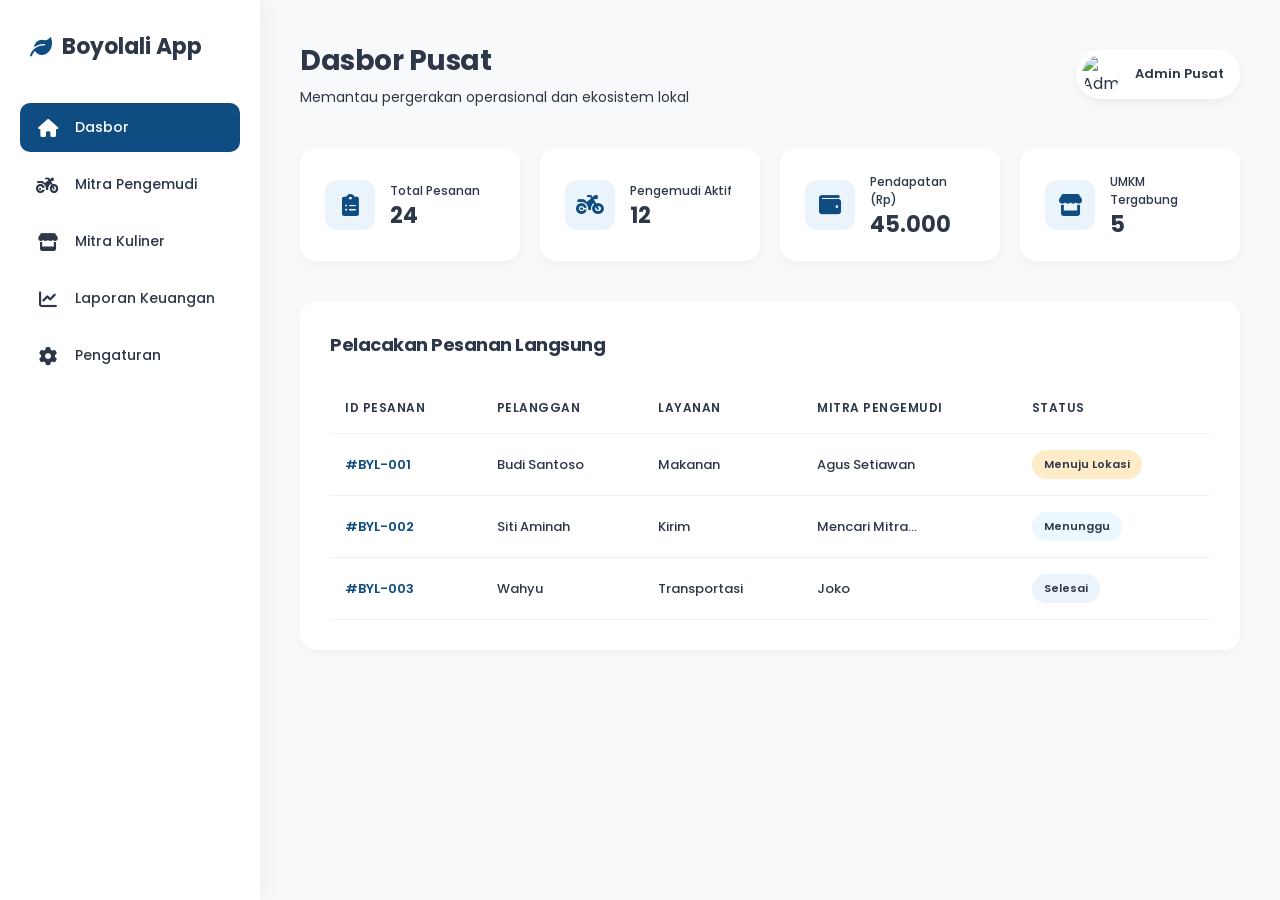
==== commit c8d6c1e0: "Update admin.html" ====
--- a/admin.html
+++ b/admin.html
@@ -8,15 +8,17 @@
     <link rel="stylesheet" href="https://cdnjs.cloudflare.com/ajax/libs/font-awesome/6.0.0/css/all.min.css">
     <style>
         /* Variabel Warna Elegan Tema Alam */
+       /* TEMA WARNA BARU: Biru Elegan & Emas/Oranye */
         :root {
-            --primary: #1A7332;
-            --primary-light: #E8F5E9;
-            --white: #FFFFFF;
-            --text-dark: #2D3748;
-            --text-gray: #718096;
-            --success: #1A7332;
-            --warning: #DD6B20;
-            --process: #3182CE;
+            --primary: #0F4C81;         /* Biru Premium / Navy */
+            --primary-dark: #0A365D;    /* Biru Gelap */
+            --primary-light: #EBF4FA;   /* Biru Sangat Muda (Latar Ikon) */
+            --accent: #F59E0B;          /* Emas / Oranye (Aksen Tombol/Bintang) */
+            --accent-dark: #D97706;     /* Emas Gelap */
+            --bg-gray: #F8F9FA;         /* Abu-abu Latar */
+            --text-dark: #2D3748;       /* Hitam Elegan */
+            --text-muted: #718096;      /* Abu-abu Teks */
+            --white: #FFFFFF;           /* Putih */
         }
 
         * { margin: 0; padding: 0; box-sizing: border-box; font-family: 'Poppins', sans-serif; }
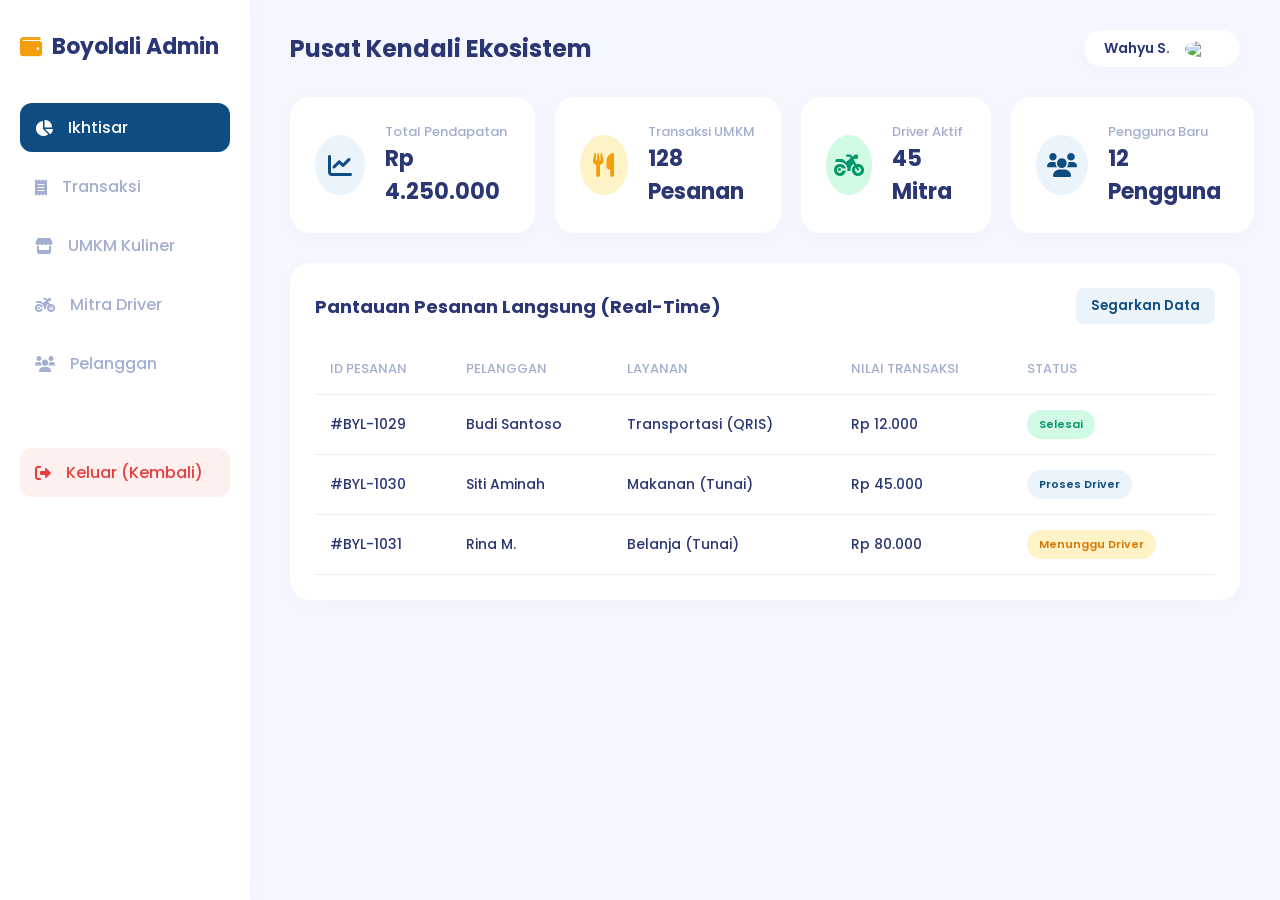
==== commit ab3a8759: "Update admin.html" ====
--- a/admin.html
+++ b/admin.html
@@ -3,233 +3,139 @@
 <head>
     <meta charset="UTF-8">
     <meta name="viewport" content="width=device-width, initial-scale=1.0">
-    <title>Boyolali - Dasbor Admin</title>
+    <title>Dasbor Admin - Boyolali App</title>
     <link href="https://fonts.googleapis.com/css2?family=Poppins:wght@300;400;500;600;700&display=swap" rel="stylesheet">
     <link rel="stylesheet" href="https://cdnjs.cloudflare.com/ajax/libs/font-awesome/6.0.0/css/all.min.css">
     <style>
-        /* Variabel Warna Elegan Tema Alam */
-       /* TEMA WARNA BARU: Biru Elegan & Emas/Oranye */
-        :root {
-            --primary: #0F4C81;         /* Biru Premium / Navy */
-            --primary-dark: #0A365D;    /* Biru Gelap */
-            --primary-light: #EBF4FA;   /* Biru Sangat Muda (Latar Ikon) */
-            --accent: #F59E0B;          /* Emas / Oranye (Aksen Tombol/Bintang) */
-            --accent-dark: #D97706;     /* Emas Gelap */
-            --bg-gray: #F8F9FA;         /* Abu-abu Latar */
-            --text-dark: #2D3748;       /* Hitam Elegan */
-            --text-muted: #718096;      /* Abu-abu Teks */
-            --white: #FFFFFF;           /* Putih */
+        :root { 
+            --primary: #0F4C81; --primary-dark: #0A365D; --primary-light: #EBF4FA;
+            --accent: #F59E0B; --bg-gray: #F4F7FE; --white: #FFFFFF; 
+            --text-dark: #2B3674; --text-muted: #A3AED0; 
         }
+        * { margin: 0; padding: 0; box-sizing: border-box; font-family: 'Poppins', sans-serif; }
+        body { background-color: var(--bg-gray); display: flex; min-height: 100vh; }
+        
+        /* Sidebar Navigation */
+        .sidebar { width: 250px; background: var(--white); box-shadow: 2px 0 20px rgba(0,0,0,0.02); display: flex; flex-direction: column; padding: 30px 20px; }
+        .logo { font-size: 22px; font-weight: 700; color: var(--text-dark); margin-bottom: 40px; display: flex; align-items: center; gap: 10px; }
+        .logo i { color: var(--accent); }
+        .nav-menu { display: flex; flex-direction: column; gap: 10px; }
+        .nav-link { display: flex; align-items: center; gap: 15px; padding: 12px 15px; text-decoration: none; color: var(--text-muted); font-weight: 500; border-radius: 12px; transition: 0.3s; }
+        .nav-link:hover, .nav-link.active { background: var(--primary); color: var(--white); }
+        
+        /* Main Content */
+        .main-content { flex: 1; padding: 30px 40px; overflow-y: auto; }
+        .header { display: flex; justify-content: space-between; align-items: center; margin-bottom: 30px; }
+        .header h1 { font-size: 24px; color: var(--text-dark); }
+        .admin-profile { display: flex; align-items: center; gap: 15px; background: var(--white); padding: 8px 20px; border-radius: 30px; box-shadow: 0 4px 15px rgba(0,0,0,0.02); }
+        
+        /* Statistik Grid */
+        .stat-grid { display: grid; grid-template-columns: repeat(4, 1fr); gap: 20px; margin-bottom: 30px; }
+        .stat-card { background: var(--white); padding: 25px; border-radius: 20px; box-shadow: 0 4px 20px rgba(0,0,0,0.02); display: flex; align-items: center; gap: 20px; }
+        .stat-icon { width: 60px; height: 60px; border-radius: 50%; display: flex; justify-content: center; align-items: center; font-size: 24px; }
+        .stat-icon.blue { background: var(--primary-light); color: var(--primary); }
+        .stat-icon.orange { background: #FEF3C7; color: var(--accent); }
+        .stat-icon.green { background: #D1FAE5; color: #059669; }
+        .stat-info p { font-size: 13px; color: var(--text-muted); font-weight: 500; }
+        .stat-info h3 { font-size: 22px; color: var(--text-dark); }
 
-        * { margin: 0; padding: 0; box-sizing: border-box; font-family: 'Poppins', sans-serif; }
-        body { background-color: #F8F9FA; color: var(--text-dark); display: flex; overflow-x: hidden; }
-
-        /* MENU SAMPING (SIDEBAR) */
-        .sidebar {
-            width: 260px; background: var(--white); height: 100vh; position: fixed;
-            padding: 30px 20px; box-shadow: 4px 0 20px rgba(0, 0, 0, 0.05); z-index: 100;
-        }
-        .sidebar-logo {
-            font-size: 22px; font-weight: 700; color: var(--text-dark);
-            margin-bottom: 40px; display: flex; align-items: center; gap: 10px; padding-left: 10px;
-        }
-        .sidebar-logo i { color: var(--primary); }
-        
-        .nav-link {
-            display: flex; align-items: center; gap: 15px; padding: 14px 15px; color: var(--text-gray);
-            text-decoration: none; font-weight: 500; font-size: 14px; border-radius: 10px; transition: 0.3s; margin-bottom: 8px; cursor: pointer;
-        }
-        .nav-link:hover, .nav-link.active { background: var(--primary); color: var(--white); }
-        .nav-link.active i { color: var(--white); }
-        .nav-link i { font-size: 18px; width: 25px; text-align: center; }
-
-        /* KONTEN UTAMA */
-        .main-content { margin-left: 260px; padding: 40px; width: calc(100% - 260px); }
-
-        /* BAGIAN ATAS (HEADER) */
-        .header { display: flex; justify-content: space-between; align-items: center; margin-bottom: 40px; }
-        .header-left h1 { font-size: 28px; font-weight: 700; letter-spacing: -0.5px; }
-        .header-left p { color: var(--text-gray); font-size: 14px; margin-top: 5px; }
-        
-        .header-right { display: flex; align-items: center; gap: 20px; }
-        .admin-profile {
-            display: flex; align-items: center; gap: 15px; background: var(--white);
-            padding: 6px 16px 6px 6px; border-radius: 30px; box-shadow: 0 4px 10px rgba(0, 0, 0, 0.05);
-        }
-        .admin-profile img { width: 38px; height: 38px; border-radius: 50%; object-fit: cover; }
-        .admin-profile span { font-size: 13px; font-weight: 600; color: var(--text-dark); }
-
-        /* KARTU STATISTIK */
-        .stats-grid { display: grid; grid-template-columns: repeat(4, 1fr); gap: 20px; margin-bottom: 40px; }
-        .stat-card {
-            background: var(--white); padding: 25px; border-radius: 16px;
-            box-shadow: 0 4px 10px rgba(0, 0, 0, 0.03); display: flex; align-items: center; gap: 15px;
-        }
-        .stat-icon {
-            width: 50px; height: 50px; background: var(--primary-light); border-radius: 12px;
-            display: flex; justify-content: center; align-items: center; color: var(--primary); font-size: 22px; flex-shrink: 0;
-        }
-        .stat-info p { color: var(--text-gray); font-size: 12px; font-weight: 500; margin-bottom: 5px; }
-        .stat-info h3 { font-size: 22px; font-weight: 700; color: var(--text-dark); line-height: 1; }
-
-        /* TABEL & KONTEN UMUM */
-        .content-card {
-            background: var(--white); padding: 30px; border-radius: 16px;
-            box-shadow: 0 4px 10px rgba(0, 0, 0, 0.03);
-        }
-        .table-header { display: flex; justify-content: space-between; align-items: center; margin-bottom: 25px; }
-        .table-header h2 { font-size: 18px; font-weight: 700; letter-spacing: -0.5px; }
+        /* Tabel Data */
+        .data-section { background: var(--white); border-radius: 20px; padding: 25px; box-shadow: 0 4px 20px rgba(0,0,0,0.02); }
+        .data-header { display: flex; justify-content: space-between; align-items: center; margin-bottom: 20px; }
+        .data-header h2 { font-size: 18px; color: var(--text-dark); }
         
         table { width: 100%; border-collapse: collapse; }
-        th, td { padding: 16px 15px; text-align: left; border-bottom: 1px solid #EDF2F7; }
-        th { color: var(--text-gray); font-weight: 600; font-size: 12px; text-transform: uppercase; letter-spacing: 0.5px; }
-        td { font-size: 13px; font-weight: 500; color: var(--text-dark); }
-        .order-id { color: var(--primary); font-weight: 600; }
-        
-        /* Label Status */
+        th { text-align: left; padding: 15px; font-size: 13px; color: var(--text-muted); font-weight: 500; border-bottom: 1px solid #E9EDF7; }
+        td { padding: 15px; font-size: 14px; color: var(--text-dark); border-bottom: 1px solid #E9EDF7; font-weight: 500; }
         .badge { padding: 6px 12px; border-radius: 20px; font-size: 11px; font-weight: 600; display: inline-block; }
-        .bg-warning { background: #FEEBC8; color: var(--warning); }
-        .bg-success { background: var(--primary-light); color: var(--success); }
-        .bg-process { background: #EBF8FF; color: var(--process); }
-
-        /* SISTEM TAB */
-        .tab-konten { display: none; animation: fadeIn 0.4s ease-in-out; }
-        .tab-konten.active { display: block; }
-        @keyframes fadeIn { from { opacity: 0; transform: translateY(10px); } to { opacity: 1; transform: translateY(0); } }
-
-        /* Responsif */
-        @media (max-width: 1024px) {
-            .sidebar { display: none; }
-            .main-content { margin-left: 0; width: 100%; padding: 20px; }
-            .stats-grid { grid-template-columns: repeat(2, 1fr); }
-        }
-        @media (max-width: 600px) {
-            .stats-grid { grid-template-columns: 1fr; }
-            .header { flex-direction: column; align-items: flex-start; gap: 15px; }
-        }
+        .badge.pending { background: #FEF3C7; color: #D97706; }
+        .badge.active { background: var(--primary-light); color: var(--primary); }
+        .badge.success { background: #D1FAE5; color: #059669; }
     </style>
 </head>
 <body>
+    <div class="sidebar">
+        <div class="logo"><i class="fas fa-wallet"></i> Boyolali Admin</div>
+        <div class="nav-menu">
+            <a href="#" class="nav-link active"><i class="fas fa-chart-pie"></i> Ikhtisar</a>
+            <a href="#" class="nav-link"><i class="fas fa-receipt"></i> Transaksi</a>
+            <a href="#" class="nav-link"><i class="fas fa-store"></i> UMKM Kuliner</a>
+            <a href="#" class="nav-link"><i class="fas fa-motorcycle"></i> Mitra Driver</a>
+            <a href="#" class="nav-link"><i class="fas fa-users"></i> Pelanggan</a>
+            <a href="index.html" class="nav-link" style="margin-top: 50px; background: #FFF0F0; color: #E53E3E;"><i class="fas fa-sign-out-alt"></i> Keluar (Kembali)</a>
+        </div>
+    </div>
 
-    <aside class="sidebar">
-        <div class="sidebar-logo">
-            <i class="fas fa-leaf"></i> Boyolali App
-        </div>
-        <nav id="sidebar-menu">
-            <a onclick="bukaMenu('menu-dashboard', this)" class="nav-link active"><i class="fas fa-home"></i> Dasbor</a>
-            <a onclick="bukaMenu('menu-driver', this)" class="nav-link"><i class="fas fa-motorcycle"></i> Mitra Pengemudi</a>
-            <a onclick="bukaMenu('menu-resto', this)" class="nav-link"><i class="fas fa-store"></i> Mitra Kuliner</a>
-            <a onclick="bukaMenu('menu-keuangan', this)" class="nav-link"><i class="fas fa-chart-line"></i> Laporan Keuangan</a>
-            <a onclick="bukaMenu('menu-pengaturan', this)" class="nav-link"><i class="fas fa-cog"></i> Pengaturan</a>
-        </nav>
-    </aside>
-
-    <main class="main-content">
+    <div class="main-content">
         <div class="header">
-            <div class="header-left">
-                <h1 id="halaman-judul">Dasbor Pusat</h1>
-                <p>Memantau pergerakan operasional dan ekosistem lokal</p>
-            </div>
-            <div class="header-right">
-                <div class="admin-profile">
-                    <img src="https://ui-avatars.com/api/?name=Admin+Pusat&background=1A7332&color=fff" alt="Admin">
-                    <span>Admin Pusat</span>
-                </div>
+            <h1>Pusat Kendali Ekosistem</h1>
+            <div class="admin-profile">
+                <span style="font-size: 14px; font-weight: 600; color: var(--text-dark);">Wahyu S.</span>
+                <img src="https://ui-avatars.com/api/?name=Admin&background=0F4C81&color=fff" style="width: 35px; border-radius: 50%;">
             </div>
         </div>
 
-        <!-- 1. TAB DASBOR -->
-        <div id="menu-dashboard" class="tab-konten active">
-            <div class="stats-grid">
-                <div class="stat-card"><div class="stat-icon"><i class="fas fa-clipboard-list"></i></div><div class="stat-info"><p>Total Pesanan</p><h3>24</h3></div></div>
-                <div class="stat-card"><div class="stat-icon"><i class="fas fa-motorcycle"></i></div><div class="stat-info"><p>Pengemudi Aktif</p><h3>12</h3></div></div>
-                <div class="stat-card"><div class="stat-icon"><i class="fas fa-wallet"></i></div><div class="stat-info"><p>Pendapatan (Rp)</p><h3>45.000</h3></div></div>
-                <div class="stat-card"><div class="stat-icon"><i class="fas fa-store"></i></div><div class="stat-info"><p>UMKM Tergabung</p><h3>5</h3></div></div>
+        <div class="stat-grid">
+            <div class="stat-card">
+                <div class="stat-icon blue"><i class="fas fa-chart-line"></i></div>
+                <div class="stat-info"><p>Total Pendapatan</p><h3>Rp 4.250.000</h3></div>
             </div>
-
-            <div class="content-card">
-                <div class="table-header">
-                    <h2>Pelacakan Pesanan Langsung</h2>
-                </div>
-                <div style="overflow-x: auto;">
-                    <table>
-                        <thead>
-                            <tr><th>ID Pesanan</th><th>Pelanggan</th><th>Layanan</th><th>Mitra Pengemudi</th><th>Status</th></tr>
-                        </thead>
-                        <tbody>
-                            <tr><td class="order-id">#BYL-001</td><td>Budi Santoso</td><td>Makanan</td><td>Agus Setiawan</td><td><span class="badge bg-warning">Menuju Lokasi</span></td></tr>
-                            <tr><td class="order-id">#BYL-002</td><td>Siti Aminah</td><td>Kirim</td><td style="color: var(--text-gray);">Mencari Mitra...</td><td><span class="badge bg-process">Menunggu</span></td></tr>
-                            <tr><td class="order-id">#BYL-003</td><td>Wahyu</td><td>Transportasi</td><td>Joko</td><td><span class="badge bg-success">Selesai</span></td></tr>
-                        </tbody>
-                    </table>
-                </div>
+            <div class="stat-card">
+                <div class="stat-icon orange"><i class="fas fa-utensils"></i></div>
+                <div class="stat-info"><p>Transaksi UMKM</p><h3>128 Pesanan</h3></div>
+            </div>
+            <div class="stat-card">
+                <div class="stat-icon green"><i class="fas fa-motorcycle"></i></div>
+                <div class="stat-info"><p>Driver Aktif</p><h3>45 Mitra</h3></div>
+            </div>
+            <div class="stat-card">
+                <div class="stat-icon blue"><i class="fas fa-users"></i></div>
+                <div class="stat-info"><p>Pengguna Baru</p><h3>12 Pengguna</h3></div>
             </div>
         </div>
 
-        <!-- 2. TAB MITRA PENGEMUDI -->
-        <div id="menu-driver" class="tab-konten">
-            <div class="content-card">
-                <div class="table-header">
-                    <h2>Daftar Mitra Pengemudi</h2>
-                </div>
-                <div style="overflow-x: auto;">
-                    <table>
-                        <thead>
-                            <tr><th>Nama Lengkap</th><th>No. WhatsApp</th><th>Kendaraan</th><th>Plat Nomor</th><th>Status</th></tr>
-                        </thead>
-                        <tbody>
-                            <tr><td>Agus Setiawan</td><td>08123456789</td><td>Motor (Honda Beat)</td><td>AD 1234 XX</td><td><span class="badge bg-success">Aktif</span></td></tr>
-                            <tr><td>Joko Susanto</td><td>08987654321</td><td>Motor (Yamaha NMAX)</td><td>AD 9876 YY</td><td><span class="badge bg-warning">Luar Jaringan</span></td></tr>
-                        </tbody>
-                    </table>
-                </div>
+        <div class="data-section">
+            <div class="data-header">
+                <h2>Pantauan Pesanan Langsung (Real-Time)</h2>
+                <button style="padding: 8px 15px; background: var(--primary-light); color: var(--primary); border: none; border-radius: 8px; font-weight: 600; cursor: pointer;">Segarkan Data</button>
             </div>
+            <table>
+                <thead>
+                    <tr>
+                        <th>ID PESANAN</th>
+                        <th>PELANGGAN</th>
+                        <th>LAYANAN</th>
+                        <th>NILAI TRANSAKSI</th>
+                        <th>STATUS</th>
+                    </tr>
+                </thead>
+                <tbody id="tabelPesanan">
+                    <tr>
+                        <td>#BYL-1029</td>
+                        <td>Budi Santoso</td>
+                        <td>Transportasi (QRIS)</td>
+                        <td>Rp 12.000</td>
+                        <td><span class="badge success">Selesai</span></td>
+                    </tr>
+                    <tr>
+                        <td>#BYL-1030</td>
+                        <td>Siti Aminah</td>
+                        <td>Makanan (Tunai)</td>
+                        <td>Rp 45.000</td>
+                        <td><span class="badge active">Proses Driver</span></td>
+                    </tr>
+                    <tr>
+                        <td>#BYL-1031</td>
+                        <td>Rina M.</td>
+                        <td>Belanja (Tunai)</td>
+                        <td>Rp 80.000</td>
+                        <td><span class="badge pending">Menunggu Driver</span></td>
+                    </tr>
+                </tbody>
+            </table>
         </div>
-
-        <!-- 3. TAB MITRA KULINER -->
-        <div id="menu-resto" class="tab-konten">
-            <div class="content-card">
-                <div class="table-header">
-                    <h2>Manajemen UMKM Kuliner</h2>
-                </div>
-                <p style="color: var(--text-gray); font-size: 13px;">Data mitra kuliner lokal akan ditampilkan di sini setelah basis data terhubung penuh.</p>
-            </div>
-        </div>
-
-        <!-- 4. TAB LAPORAN KEUANGAN -->
-        <div id="menu-keuangan" class="tab-konten">
-            <div class="content-card">
-                <div class="table-header">
-                    <h2>Rekapitulasi Keuangan</h2>
-                </div>
-                <p style="color: var(--text-gray); font-size: 13px;">Grafik pendapatan dan laporan perputaran ekonomi daerah akan muncul di sini.</p>
-            </div>
-        </div>
-
-        <!-- 5. TAB PENGATURAN -->
-        <div id="menu-pengaturan" class="tab-konten">
-            <div class="content-card">
-                <div class="table-header">
-                    <h2>Pengaturan Sistem</h2>
-                </div>
-                <p style="color: var(--text-gray); font-size: 13px;">Atur tarif dasar, radius layanan, dan pembagian hasil di sini.</p>
-            </div>
-        </div>
-
-    </main>
-
-    <script>
-        function bukaMenu(idTab, elemenDiklik) {
-            let semuaTab = document.querySelectorAll('.tab-konten');
-            semuaTab.forEach(tab => tab.classList.remove('active'));
-            document.getElementById(idTab).classList.add('active');
-
-            let semuaMenu = document.querySelectorAll('.nav-link');
-            semuaMenu.forEach(menu => menu.classList.remove('active'));
-            elemenDiklik.classList.add('active');
-
-            document.getElementById('halaman-judul').innerText = elemenDiklik.innerText;
-        }
-    </script>
+    </div>
+    
+    <script src="app.js"></script>
 </body>
 </html>
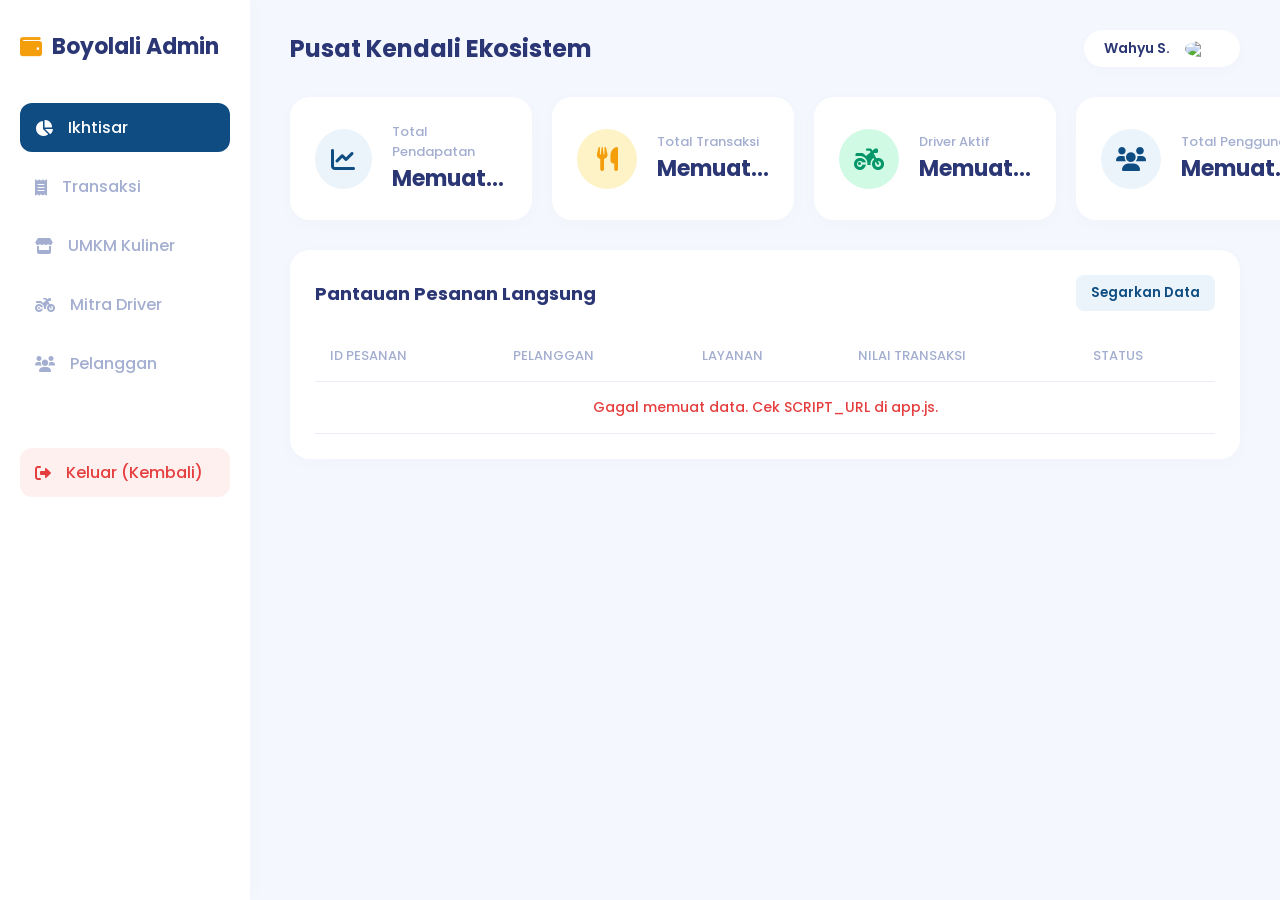
==== commit 003cffc8: "Update admin.html" ====
--- a/admin.html
+++ b/admin.html
@@ -78,26 +78,26 @@
         <div class="stat-grid">
             <div class="stat-card">
                 <div class="stat-icon blue"><i class="fas fa-chart-line"></i></div>
-                <div class="stat-info"><p>Total Pendapatan</p><h3>Rp 4.250.000</h3></div>
+                <div class="stat-info"><p>Total Pendapatan</p><h3 id="statPendapatan">Memuat...</h3></div>
             </div>
             <div class="stat-card">
                 <div class="stat-icon orange"><i class="fas fa-utensils"></i></div>
-                <div class="stat-info"><p>Transaksi UMKM</p><h3>128 Pesanan</h3></div>
+                <div class="stat-info"><p>Total Transaksi</p><h3 id="statTransaksi">Memuat...</h3></div>
             </div>
             <div class="stat-card">
                 <div class="stat-icon green"><i class="fas fa-motorcycle"></i></div>
-                <div class="stat-info"><p>Driver Aktif</p><h3>45 Mitra</h3></div>
+                <div class="stat-info"><p>Driver Aktif</p><h3 id="statDriver">Memuat...</h3></div>
             </div>
             <div class="stat-card">
                 <div class="stat-icon blue"><i class="fas fa-users"></i></div>
-                <div class="stat-info"><p>Pengguna Baru</p><h3>12 Pengguna</h3></div>
+                <div class="stat-info"><p>Total Pengguna</p><h3 id="statUser">Memuat...</h3></div>
             </div>
         </div>
 
         <div class="data-section">
             <div class="data-header">
-                <h2>Pantauan Pesanan Langsung (Real-Time)</h2>
-                <button style="padding: 8px 15px; background: var(--primary-light); color: var(--primary); border: none; border-radius: 8px; font-weight: 600; cursor: pointer;">Segarkan Data</button>
+                <h2>Pantauan Pesanan Langsung</h2>
+                <button id="btnSegarkan" style="padding: 8px 15px; background: var(--primary-light); color: var(--primary); border: none; border-radius: 8px; font-weight: 600; cursor: pointer;">Segarkan Data</button>
             </div>
             <table>
                 <thead>
@@ -110,32 +110,76 @@
                     </tr>
                 </thead>
                 <tbody id="tabelPesanan">
-                    <tr>
-                        <td>#BYL-1029</td>
-                        <td>Budi Santoso</td>
-                        <td>Transportasi (QRIS)</td>
-                        <td>Rp 12.000</td>
-                        <td><span class="badge success">Selesai</span></td>
-                    </tr>
-                    <tr>
-                        <td>#BYL-1030</td>
-                        <td>Siti Aminah</td>
-                        <td>Makanan (Tunai)</td>
-                        <td>Rp 45.000</td>
-                        <td><span class="badge active">Proses Driver</span></td>
-                    </tr>
-                    <tr>
-                        <td>#BYL-1031</td>
-                        <td>Rina M.</td>
-                        <td>Belanja (Tunai)</td>
-                        <td>Rp 80.000</td>
-                        <td><span class="badge pending">Menunggu Driver</span></td>
-                    </tr>
+                    <tr><td colspan="5" style="text-align:center; color: var(--text-muted);">Memuat data...</td></tr>
                 </tbody>
             </table>
         </div>
     </div>
-    
+    <script>
+        function badgeUntukStatus(status) {
+            if (status === "Selesai") return `<span class="badge success">Selesai</span>`;
+            if (status === "Diproses") return `<span class="badge active">Proses Driver</span>`;
+            return `<span class="badge pending">Menunggu Driver</span>`;
+        }
+
+        async function muatDataAdmin() {
+            const btn = document.getElementById("btnSegarkan");
+            const teksAsli = btn.innerText;
+            btn.innerText = "Memuat...";
+            btn.disabled = true;
+
+            const data = await ambilDataAdmin();
+
+            btn.innerText = teksAsli;
+            btn.disabled = false;
+
+            if (data.status !== "sukses") {
+                document.getElementById("tabelPesanan").innerHTML =
+                    `<tr><td colspan="5" style="text-align:center; color: #E53E3E;">Gagal memuat data. Cek SCRIPT_URL di app.js.</td></tr>`;
+                return;
+            }
+
+            document.getElementById("statPendapatan").innerText = "Rp " + data.totalPendapatan.toLocaleString('id-ID');
+            document.getElementById("statTransaksi").innerText = data.totalTransaksi + " Pesanan";
+            document.getElementById("statDriver").innerText = data.driverAktif + " Mitra";
+            document.getElementById("statUser").innerText = data.penggunaBaru + " Pengguna";
+
+            const tbody = document.getElementById("tabelPesanan");
+            if (!data.recentOrders || data.recentOrders.length === 0) {
+                tbody.innerHTML = `<tr><td colspan="5" style="text-align:center; color: var(--text-muted);">Belum ada transaksi.</td></tr>`;
+                return;
+            }
+            tbody.innerHTML = data.recentOrders.map(o => `
+                <tr>
+                    <td>#BYL-${o.id}</td>
+                    <td>${o.nama || '-'}</td>
+                    <td>${o.layanan || '-'}</td>
+                    <td>${o.harga || '-'}</td>
+                    <td>${badgeUntukStatus(o.status)}</td>
+                </tr>
+            `).join('');
+        }
+
+        document.addEventListener("DOMContentLoaded", function() {
+            muatDataAdmin();
+            document.getElementById("btnSegarkan").addEventListener("click", muatDataAdmin);
+
+            // Segarkan otomatis tiap 15 detik agar "real-time"
+            setInterval(muatDataAdmin, 15000);
+
+            const menuLinks = document.querySelectorAll(".nav-link");
+            menuLinks.forEach(link => {
+                link.addEventListener("click", function(e) {
+                    if(this.innerText.includes("Keluar")) return;
+                    e.preventDefault();
+                    menuLinks.forEach(l => l.classList.remove("active"));
+                    this.classList.add("active");
+                    // Saat ini semua menu menampilkan data yang sama (tabel pesanan).
+                    // Untuk memisah per menu (UMKM/Driver/Pelanggan), tambahkan sheet & action baru di code.gs.
+                });
+            });
+        });
+    </script>
     <script src="app.js"></script>
 </body>
 </html>
